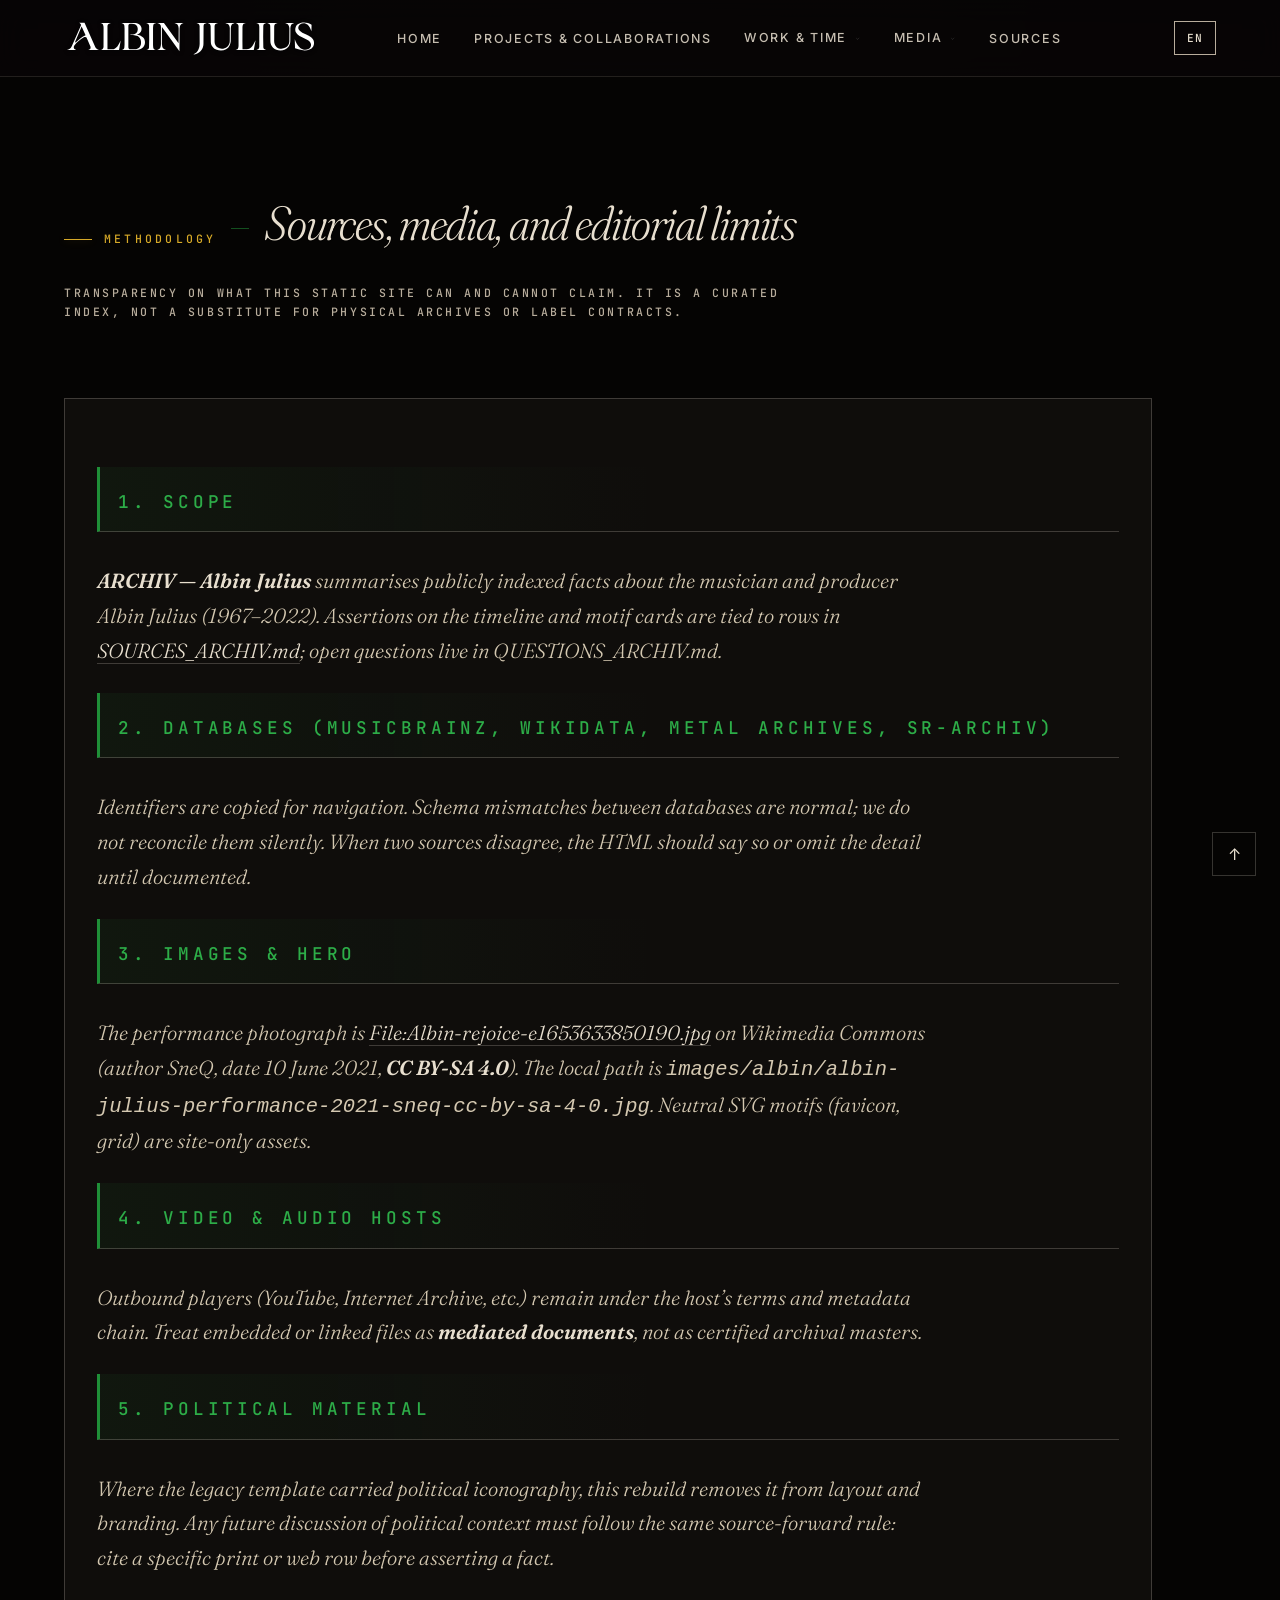
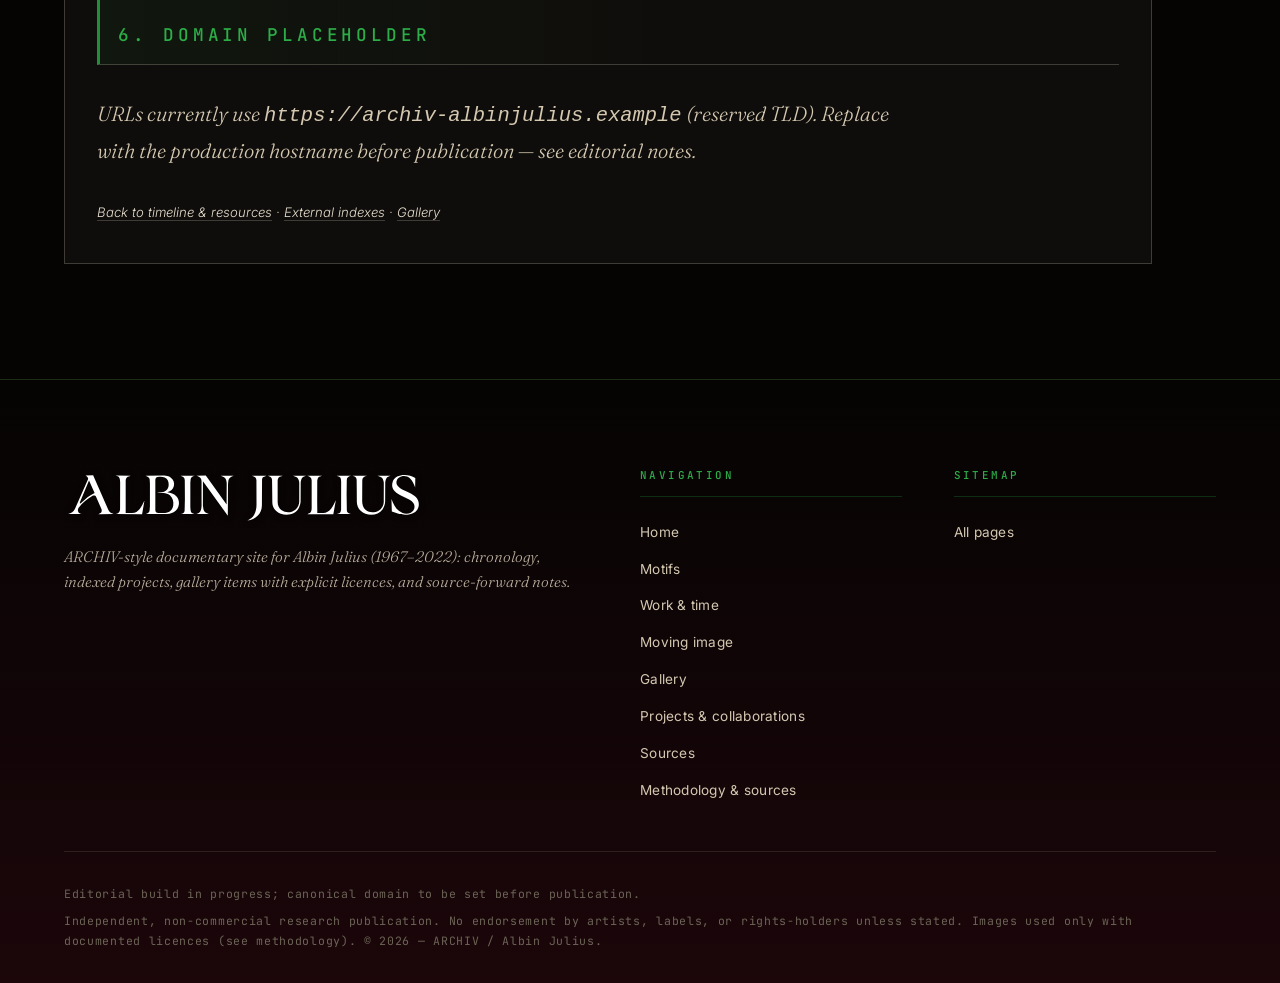
==== methodologie.html @ 45560f31 "Initial commit: ARCHIV Albin Julius static site. Documentary archive (HTML/CSS/JS), gallery, intervi" ====
<!DOCTYPE html>
<html lang="en" data-theme="dark">
<head>
  <meta charset="utf-8">  <title>Methodology & sources | ARCHIV — Albin Julius</title>
  <meta name="description" content="How ARCHIV treats MusicBrainz, SR-Archiv, press clips, Wikimedia Commons files, and third-party video hosts — limits of a web mirror, not an archival edition.">
  <meta name="author" content="ARCHIV — Albin Julius">
  <meta name="robots" content="index, follow">
  <meta name="language" content="English">

  <meta property="og:type" content="website">
  <meta property="og:url" content="https://archiv-albinjulius.example/methodologie.html">
  <meta property="og:title" content="Methodology & sources | ARCHIV — Albin Julius">
  <meta property="og:description" content="Provenance rules for images, timeline rows, and outbound media on archiv-albinjulius.example.">
  <meta property="og:image" content="https://archiv-albinjulius.example/images/albin/albin-julius-performance-2021-sneq-cc-by-sa-4-0.jpg">
  <meta property="og:image:alt" content="Albin Julius performing (photograph: SneQ, 2021, CC BY-SA 4.0, Wikimedia Commons)">
  <meta property="og:image:width" content="676">
  <meta property="og:image:height" content="594">
  <meta property="og:locale" content="en_GB">
  <meta property="og:site_name" content="ARCHIV — Albin Julius">

  <meta name="twitter:card" content="summary_large_image">
  <meta name="twitter:url" content="https://archiv-albinjulius.example/methodologie.html">
  <meta name="twitter:title" content="Methodology & sources | ARCHIV — Albin Julius">
  <meta name="twitter:description" content="Editorial frame: explicit licences, database pointers, no invented facts.">
  <meta name="twitter:image" content="https://archiv-albinjulius.example/images/albin/albin-julius-performance-2021-sneq-cc-by-sa-4-0.jpg">
  <meta name="twitter:image:alt" content="Albin Julius performing (photograph: SneQ, 2021, CC BY-SA 4.0, Wikimedia Commons)">

  <meta name="theme-color" content="#050403">

  <link rel="canonical" href="https://archiv-albinjulius.example/methodologie.html">
  <link rel="sitemap" type="application/xml" title="Sitemap" href="https://archiv-albinjulius.example/sitemap.xml">
  <link rel="alternate" hreflang="en" href="https://archiv-albinjulius.example/methodologie.html">
  <link rel="alternate" hreflang="x-default" href="https://archiv-albinjulius.example/methodologie.html">

  <meta name="viewport" content="width=device-width, initial-scale=1">
  <link href="css/normalize.css" rel="stylesheet">
  <link href="css/main.css?v=57-glitch-soft" rel="stylesheet">
  <script>document.documentElement.setAttribute('data-theme', 'dark');</script>
  <link rel="preconnect" href="https://fonts.googleapis.com">
  <link rel="preconnect" href="https://fonts.gstatic.com" crossorigin>
  <link rel="preload" as="style" href="https://fonts.googleapis.com/css2?family=Fraunces:ital,wght@0,300;0,400;0,500;0,600;0,700;1,300;1,400;1,500;1,600;1,700&amp;family=Inter:wght@300;400;500;600;700&amp;family=JetBrains+Mono:wght@300;400;500;600&amp;display=swap">
  <link href="https://fonts.googleapis.com/css2?family=Fraunces:ital,wght@0,300;0,400;0,500;0,600;0,700;1,300;1,400;1,500;1,600;1,700&amp;family=Inter:wght@300;400;500;600;700&amp;family=JetBrains+Mono:wght@300;400;500;600&amp;display=swap" rel="stylesheet" media="print" onload="this.media='all'">
  <noscript><link href="https://fonts.googleapis.com/css2?family=Fraunces:ital,wght@0,300;0,400;0,500;0,600;0,700;1,300;1,400;1,500;1,600;1,700&amp;family=Inter:wght@300;400;500;600;700&amp;family=JetBrains+Mono:wght@300;400;500;600&amp;display=swap" rel="stylesheet"></noscript>
  <script defer src="js/i18n.js?v=21"></script>
  <script defer src="js/main.js?v=28"></script>
  <link rel="icon" type="image/svg+xml" href="/images/favicon.svg">
  <link rel="icon" type="image/png" sizes="32x32" href="/images/favicon.png">
  <link rel="icon" type="image/png" sizes="16x16" href="/images/favicon.png">
  <link rel="shortcut icon" href="/images/favicon.svg" type="image/svg+xml">
  <link rel="apple-touch-icon" sizes="180x180" href="/images/favicon.png">
  <link rel="mask-icon" href="/images/favicon.svg" color="#1f8f38">

  <script type="application/ld+json">
  {
    "@context": "https://schema.org",
    "@type": "WebPage",
    "name": "Methodology & sources | ARCHIV — Albin Julius",
    "description": "Provenance and citation rules for the Albin Julius documentary mirror.",
    "url": "https://archiv-albinjulius.example/methodologie.html",
    "inLanguage": "en-GB",
    "isPartOf": { "@type": "WebSite", "name": "ARCHIV — Albin Julius", "url": "https://archiv-albinjulius.example/" },
    "breadcrumb": {
      "@type": "BreadcrumbList",
      "itemListElement": [
        { "@type": "ListItem", "position": 1, "name": "Home", "item": "https://archiv-albinjulius.example/" },
        { "@type": "ListItem", "position": 2, "name": "Methodology & sources", "item": "https://archiv-albinjulius.example/methodologie.html" }
      ]
    }
  }
  </script>
  <style>
    body {
      -moz-osx-font-smoothing: grayscale;
      -webkit-font-smoothing: antialiased;
    }
  </style>
</head>
<body>
  <a class="ej-skip-link" href="#contenu-principal">Skip to main content</a>
  <div role="banner" class="navbar ej-site-nav">
    <div class="navbar-bg"></div>
    <div class="main-container navbar-container">
      <div class="navbar-row">
        <a href="/" class="nav-logo-link ej-inline-block" style="display:flex;align-items:center;text-decoration:none;">
          <img src="images/logo_albin_julius.svg" alt="Albin Julius" class="nav-logo-img" width="133" height="20">
        </a>
        <div class="navigation-wrap ej-nav-desktop">
          <nav role="navigation" class="navbar-menu ej-nav-menu">
            <div class="nav-links">
              <div class="nav-link-wrap">
                <a href="/" class="nav-link ej-nav-link" data-i18n="nav.start">Home</a>
              </div>
              <div class="nav-link-wrap">
                <a href="stammbaum.html" class="nav-link ej-nav-link" data-i18n="nav.familie">Projects &amp; collaborations</a>
              </div>
              <div class="nav-link-wrap">
                <div data-hover="true" data-delay="150" class="nav-dropdown ej-nav-dropdown">
                  <div class="dropdown-toggle ej-nav-dropdown-toggle">
                    <div class="text-block-7" data-i18n="nav.werkZeit">Work &amp; time</div>
                    <img src="images/icon-caret-down.svg" alt="Open submenu" class="dropdown-caret">
                  </div>
                  <nav class="dropdown-wrap ej-nav-dropdown-list">
                    <div class="dropdown-content">
                      <a href="index.html#leitmotive" class="dropdown-link ej-nav-dropdown-link" data-i18n="nav.leitmotive">Motifs</a>
                      <a href="index.html#timeline" class="dropdown-link ej-nav-dropdown-link" data-i18n="nav.zeitleiste">Timeline &amp; resources</a>
                      <a href="index.html#discography" class="dropdown-link ej-nav-dropdown-link" data-i18n="nav.discography">Discography indexes</a>
                      <a href="index.html#phases" class="dropdown-link ej-nav-dropdown-link" data-i18n="nav.exil">Phases &amp; presentation</a>
                      <a href="index.html#interviews" class="dropdown-link ej-nav-dropdown-link" data-i18n="nav.interviews">Interviews</a>
                    </div>
                  </nav>
                </div>
              </div>
              <div class="nav-link-wrap">
                <div data-hover="true" data-delay="150" class="nav-dropdown ej-nav-dropdown">
                  <div class="dropdown-toggle ej-nav-dropdown-toggle">
                    <div class="text-block-7" data-i18n="nav.medien">Media</div>
                    <img src="images/icon-caret-down.svg" alt="Open submenu" class="dropdown-caret">
                  </div>
                  <nav class="dropdown-wrap ej-nav-dropdown-list">
                    <div class="dropdown-content">
                      <a href="index.html#moving-image" class="dropdown-link ej-nav-dropdown-link" data-i18n="nav.movingImage">Moving image</a>
                      <a href="galerie.html" class="dropdown-link ej-nav-dropdown-link" data-i18n="nav.galerie">Gallery</a>
                    </div>
                  </nav>
                </div>
              </div>
              <div class="nav-link-wrap">
                <a href="links.html" class="nav-link ej-nav-link" data-i18n="nav.links">Sources</a>
              </div>
            </div>
            <div class="navbar-mobile-bg"></div>
          </nav>
        </div>
        <div class="navbar-right-contents">
          <div class="ej-lang-selector">
            <button class="ej-lang-btn active" data-lang="en" aria-label="English" aria-pressed="true">EN</button>
          </div>
          <button type="button" class="ej-burger" aria-controls="ej-mobile-panel" aria-expanded="false" aria-label="Open menu">
            <span class="ej-burger-bar" aria-hidden="true"></span>
            <span class="ej-burger-bar" aria-hidden="true"></span>
            <span class="ej-burger-bar" aria-hidden="true"></span>
          </button>
        </div>
      </div>
    </div>
    <div id="ej-mobile-panel" class="ej-mobile-panel" role="dialog" aria-modal="true" aria-labelledby="ej-mobile-panel-title" aria-hidden="true">
      <button type="button" class="ej-mobile-panel__scrim" data-ej-mobile-nav-close aria-label="Close menu"></button>
      <div class="ej-mobile-panel__sheet">
        <p id="ej-mobile-panel-title" class="ej-mobile-panel__title">Menu</p>
        <nav class="ej-mobile-panel__nav" aria-label="Main navigation">
          <ul class="ej-mobile-panel__list">
            <li><a href="/" data-i18n="nav.start">Home</a></li>
            <li><a href="stammbaum.html" data-i18n="nav.familie">Projects &amp; collaborations</a></li>
            <li class="ej-mobile-panel__group"><span class="ej-mobile-panel__group-label" data-i18n="nav.werkZeit">Work &amp; time</span></li>
            <li><a href="index.html#leitmotive" data-i18n="nav.leitmotive">Motifs</a></li>
            <li><a href="index.html#timeline" data-i18n="nav.zeitleiste">Timeline &amp; resources</a></li>
            <li><a href="index.html#discography" data-i18n="nav.discography">Discography indexes</a></li>
            <li><a href="index.html#phases" data-i18n="nav.exil">Phases &amp; presentation</a></li>
            <li><a href="index.html#interviews" data-i18n="nav.interviews">Interviews</a></li>
            <li class="ej-mobile-panel__group"><span class="ej-mobile-panel__group-label" data-i18n="nav.medien">Media</span></li>
            <li><a href="index.html#moving-image" data-i18n="nav.movingImage">Moving image</a></li>
            <li><a href="galerie.html" data-i18n="nav.galerie">Gallery</a></li>
            <li><a href="links.html" data-i18n="nav.links">Sources</a></li>
            <li><a href="methodologie.html" aria-current="page" data-i18n="footer.methodologie">Methodology &amp; sources</a></li>
          </ul>
        </nav>
      </div>
    </div>
  </div>

  <main>
    <section id="contenu-principal" class="ej-links-section gallery-section">
      <div class="gallery-container ej-container">
        <header class="gallery-header ej-header">
          <h1 class="gallery-title ej-section-title-archival">
            <span class="ej-section-number">METHODOLOGY</span>
            <span class="ej-hud-mark"></span>
            <span>Sources, media, and editorial limits</span>
          </h1>
          <p class="gallery-subtitle ej-military-subtitle">Transparency on what this static site can and cannot claim. It is a curated index, not a substitute for physical archives or label contracts.</p>
        </header>

        <div class="ej-stammbaum-content ej-sources-panel" style="margin-top:2rem;">
          <h2 class="ej-stammbaum-lead" style="font-size:1.1rem;margin-bottom:0.75rem;">1. Scope</h2>
          <p class="ej-intro"><strong>ARCHIV — Albin Julius</strong> summarises publicly indexed facts about the musician and producer Albin Julius (1967–2022). Assertions on the timeline and motif cards are tied to rows in <a href="SOURCES_ARCHIV.md"><cite>SOURCES_ARCHIV.md</cite></a>; open questions live in <cite>QUESTIONS_ARCHIV.md</cite>.</p>

          <h2 class="ej-stammbaum-lead" style="font-size:1.1rem;margin:1.5rem 0 0.75rem;">2. Databases (MusicBrainz, Wikidata, Metal Archives, SR-Archiv)</h2>
          <p class="ej-intro">Identifiers are copied for navigation. Schema mismatches between databases are normal; we do not reconcile them silently. When two sources disagree, the HTML should say so or omit the detail until documented.</p>

          <h2 class="ej-stammbaum-lead" style="font-size:1.1rem;margin:1.5rem 0 0.75rem;">3. Images &amp; hero</h2>
          <p class="ej-intro">The performance photograph is <a href="https://commons.wikimedia.org/wiki/File:Albin-rejoice-e1653633850190.jpg" target="_blank" rel="noopener noreferrer">File:Albin-rejoice-e1653633850190.jpg</a> on Wikimedia Commons (author SneQ, date 10 June 2021, <strong>CC BY-SA 4.0</strong>). The local path is <code>images/albin/albin-julius-performance-2021-sneq-cc-by-sa-4-0.jpg</code>. Neutral SVG motifs (favicon, grid) are site-only assets.</p>

          <h2 class="ej-stammbaum-lead" style="font-size:1.1rem;margin:1.5rem 0 0.75rem;">4. Video &amp; audio hosts</h2>
          <p class="ej-intro">Outbound players (YouTube, Internet Archive, etc.) remain under the host’s terms and metadata chain. Treat embedded or linked files as <strong>mediated documents</strong>, not as certified archival masters.</p>

          <h2 class="ej-stammbaum-lead" style="font-size:1.1rem;margin:1.5rem 0 0.75rem;">5. Political material</h2>
          <p class="ej-intro">Where the legacy template carried political iconography, this rebuild removes it from layout and branding. Any future discussion of political context must follow the same source-forward rule: cite a specific print or web row before asserting a fact.</p>

          <h2 class="ej-stammbaum-lead" style="font-size:1.1rem;margin:1.5rem 0 0.75rem;">6. Domain placeholder</h2>
          <p class="ej-intro">URLs currently use <code>https://archiv-albinjulius.example</code> (reserved TLD). Replace with the production hostname before publication — see editorial notes.</p>

          <p class="ej-intro ej-bibliography-proviso" style="margin-top:2rem;"><a href="index.html#timeline">Back to timeline &amp; resources</a> · <a href="links.html">External indexes</a> · <a href="galerie.html">Gallery</a></p>
        </div>
      </div>
    </section>
  </main>

  <footer class="ej-footer" role="contentinfo">
    <div class="ej-footer-container">
      <div class="ej-footer-grid">
        <div class="ej-footer-logo-section">
          <a href="/" class="ej-footer-brand">
            <img src="images/logo_albin_julius.svg" alt="Albin Julius" class="ej-footer-logo-img" width="186" height="28">
          </a>
          <p class="ej-footer-description" data-i18n="footer.description">ARCHIV-style documentary site for Albin Julius (1967–2022): chronology, indexed projects, gallery items with explicit licences, and source-forward notes.</p>
        </div>
        <nav class="ej-footer-section" data-i18n-attr="aria-label:footer.hauptnavigation" aria-label="Main navigation">
          <h3 class="ej-footer-section-title" data-i18n="footer.navigation">Navigation</h3>
          <ul class="ej-footer-links">
            <li class="ej-footer-link"><a href="index.html" data-i18n="footer.startseite">Home</a></li>
            <li class="ej-footer-link"><a href="index.html#leitmotive" data-i18n="nav.leitmotive">Motifs</a></li>
            <li class="ej-footer-link"><a href="index.html#timeline" data-i18n="nav.werkZeit">Work &amp; time</a></li>
            <li class="ej-footer-link"><a href="index.html#moving-image" data-i18n="nav.movingImage">Moving image</a></li>
            <li class="ej-footer-link"><a href="galerie.html" data-i18n="nav.galerie">Gallery</a></li>
            <li class="ej-footer-link"><a href="stammbaum.html" data-i18n="nav.familie">Projects &amp; collaborations</a></li>
            <li class="ej-footer-link"><a href="links.html" data-i18n="nav.links">Sources</a></li>
            <li class="ej-footer-link"><a href="methodologie.html" aria-current="page" data-i18n="footer.methodologie">Methodology &amp; sources</a></li>
          </ul>
        </nav>
        <nav class="ej-footer-section" data-i18n-attr="aria-label:footer.sitemapLabel" aria-label="Sitemap">
          <h3 class="ej-footer-section-title" data-i18n="footer.sitemap">Sitemap</h3>
          <ul class="ej-footer-links">
            <li class="ej-footer-link"><a href="index.html" data-i18n="footer.alleSeiten">All pages</a></li>
          </ul>
        </nav>
      </div>
      <div class="ej-footer-bottom">
        <p class="ej-footer-dev-notice" data-i18n="footer.devNotice">Editorial build in progress; canonical domain to be set before publication.</p>
        <p class="ej-footer-rights-text" data-i18n="footer.rightsText">Independent, non-commercial research publication. No endorsement by artists, labels, or rights-holders unless stated. Images used only with documented licences (see methodology). © 2026 — ARCHIV / Albin Julius.</p>
      </div>
    </div>
  </footer>

  <button class="ej-scroll-to-top" aria-label="Back to top" data-i18n-attr="aria-label:footer.scrollToTop"></button>
</body>
</html>
---- css/main.css ----
/* =========================================================================
   ARCHIV — Albin Julius · main.css
   Occult / post-industrial editorial archive.
   Direction artistique : noir profond, ivoire sale, vert toxique rituel,
   jaune venimeux, brun sépia noirci, texture imprimée.
   ========================================================================= */


/* ========= 1. DESIGN TOKENS ========= */

:root {
  /* Palette — noirs charbon, brun profond, ivoire sali, vert rituel, jaune venimeux */
  --black:        #050403;
  --ink:          #050403;
  --ink-2:        #0c0709;       /* charbon teinté vin */
  --ink-3:        #14090d;       /* charbon vin un cran plus haut */
  --ink-4:        #1f0d12;       /* charbon vin marqué */
  --deep-wine:    #1c060a;       /* rouge vin très foncé — fond ambiant */
  --deep-wine-2:  #2a0a10;       /* rouge vin sombre — accent ponctuel */
  --deep-brown:   #1c060a;       /* alias rétrocompat (ancien brun) */
  --charcoal:     #111111;
  --paper:        #e8dfcf;
  --paper-2:      #d4c8b1;
  --paper-mute:   #b8ad9c;
  --paper-dim:    #6b6456;
  --rule:         rgba(232, 223, 207, 0.12);
  --rule-2:       rgba(232, 223, 207, 0.22);
  --rule-toxic:   rgba(31, 143, 56, 0.28);
  --accent:       #1f8f38;       /* vert toxique rituel */
  --accent-2:     #2dad48;       /* vert toxique clair (hover) */
  --accent-dim:   rgba(31, 143, 56, 0.30);
  --dark-green:   #0b3d1a;
  --accent-3:     #d6a928;       /* jaune venimeux / venom yellow */
  --accent-3-dim: rgba(214, 169, 40, 0.32);

  /* Typographies */
  --serif:        "Fraunces", "Newsreader", "Playfair Display", Georgia, serif;
  --sans:         "Inter", -apple-system, BlinkMacSystemFont, "Segoe UI", Helvetica, sans-serif;
  --mono:         "JetBrains Mono", "IBM Plex Mono", "Courier New", monospace;

  /* Layout */
  --container:    1240px;
  --container-w:  1440px;
  --gutter:       clamp(1.25rem, 4vw, 2.75rem);
  --section-y:    clamp(4.5rem, 9vw, 8.5rem);
  --stack-y:      clamp(1.25rem, 2vw, 2rem);

  /* Motion */
  --ease:         cubic-bezier(0.22, 1, 0.36, 1);
  --ease-in:      cubic-bezier(0.55, 0, 0.1, 1);

  /* Feuillets */
  --t-xs: 0.75rem;
  --t-sm: 0.875rem;
  --t-base: 1rem;
  --t-md: 1.0625rem;
  --t-lg: 1.25rem;
  --t-xl: 1.5rem;
  --t-2xl: 2rem;
  --t-3xl: 2.75rem;
  --t-4xl: 3.5rem;
  --t-5xl: 5rem;
  --t-6xl: 6.5rem;
}


/* ========= 2. RESET & BASE ========= */

*,
*::before,
*::after {
  box-sizing: border-box;
  margin: 0;
  padding: 0;
  border-radius: 0 !important;
}

html {
  font-size: 16px;
  line-height: 1.5;
  -webkit-font-smoothing: antialiased;
  -moz-osx-font-smoothing: grayscale;
  text-rendering: optimizeLegibility;
  /* Pas d'overflow-x:hidden ici : ça casserait position:sticky sur la navbar.
     Les sections individuelles utilisent overflow-x:clip à la place. */
}

body {
  font-family: var(--sans);
  font-weight: 400;
  font-size: var(--t-md);
  line-height: 1.65;
  color: var(--paper);
  background-color: var(--ink);
  background-image:
    radial-gradient(ellipse at 50% -10%, rgba(31, 143, 56, 0.05) 0%, transparent 55%),
    radial-gradient(ellipse at 50% 110%, rgba(42, 10, 16, 0.85) 0%, transparent 60%),
    linear-gradient(180deg, var(--ink) 0%, var(--deep-wine) 100%);
  background-attachment: fixed;
  font-feature-settings: "kern", "liga";
  min-height: 100vh;
  position: relative;
  /* overflow-x retiré pour préserver position:sticky */
}

/* Texture grain analogique : fanzine / sérigraphie / photocopie. */
body::before {
  content: "";
  position: fixed;
  inset: 0;
  pointer-events: none;
  z-index: 1;
  opacity: 0.07;
  mix-blend-mode: overlay;
  background-image: url("data:image/svg+xml;utf8,<svg xmlns='http://www.w3.org/2000/svg' width='220' height='220' viewBox='0 0 220 220'><filter id='n'><feTurbulence type='fractalNoise' baseFrequency='0.85' numOctaves='2' stitchTiles='stitch' seed='3'/><feColorMatrix values='0 0 0 0 0.91  0 0 0 0 0.87  0 0 0 0 0.81  0 0 0 0.55 0'/></filter><rect width='100%25' height='100%25' filter='url(%23n)'/></svg>");
  background-size: 220px 220px;
}

/* Le contenu reste au-dessus du grain. */
body > * {
  position: relative;
  z-index: 2;
}

/* Empêche le débordement horizontal au niveau des sections, sans casser sticky */
section,
main,
.hero-section,
.ej-leitmotive-section,
.ej-timeline-section,
.gallery-section,
.ej-exil-section,
.ej-quote-section,
.ej-stammbaum-section,
.ej-links-section,
.ej-footer {
  overflow-x: clip;
}

img,
picture,
svg,
video {
  display: block;
  max-width: 100%;
  height: auto;
}

ul,
ol {
  list-style: none;
}

a {
  color: inherit;
  text-decoration: none;
  transition: color 0.35s var(--ease);
}

button {
  background: none;
  border: none;
  color: inherit;
  font: inherit;
  cursor: pointer;
}

em,
i {
  font-style: italic;
}

strong,
b {
  font-weight: 600;
}

::selection {
  background: var(--accent);
  color: var(--ink);
}

/* Focus visible (clavier) — vert toxique rituel, bien lisible sur noir. */
:focus-visible {
  outline: 2px solid var(--accent-2);
  outline-offset: 3px;
}

::-webkit-scrollbar {
  width: 10px;
  height: 10px;
}

::-webkit-scrollbar-track {
  background: var(--ink);
}

::-webkit-scrollbar-thumb {
  background: var(--ink-4);
}

::-webkit-scrollbar-thumb:hover {
  background: var(--accent);
}


/* ========= 3. TYPOGRAPHY SYSTEM ========= */

h1,
h2,
h3,
h4,
h5,
h6 {
  font-family: var(--serif);
  font-weight: 400;
  line-height: 1.04;
  letter-spacing: -0.015em;
  color: var(--paper);
  font-variation-settings: "SOFT" 50, "WONK" 0, "opsz" 96;
}

h1 {
  font-size: clamp(2.5rem, 7vw, 5.5rem);
  font-weight: 300;
}

h2 {
  font-size: clamp(2rem, 4.5vw, 3.5rem);
  font-weight: 350;
}

h3 {
  font-size: clamp(1.375rem, 2.2vw, 1.75rem);
  font-weight: 400;
}

h4 {
  font-size: clamp(1.125rem, 1.5vw, 1.375rem);
  font-weight: 500;
}

p {
  font-size: var(--t-md);
  line-height: 1.65;
}

.eyebrow,
.archive-tag {
  display: inline-flex;
  align-items: center;
  gap: 0.75rem;
  font-family: var(--mono);
  font-size: 0.72rem;
  font-weight: 500;
  letter-spacing: 0.22em;
  text-transform: uppercase;
  color: var(--paper-mute);
}

.eyebrow::before {
  content: "";
  display: inline-block;
  width: 22px;
  height: 1px;
  background: var(--paper-dim);
}


/* ========= 4. LAYOUT PRIMITIVES ========= */

.container,
.main-container,
.ej-leitmotive-container,
.ej-exil-container,
.gallery-container,
.ej-container,
.ej-footer-container {
  width: 100%;
  max-width: var(--container);
  margin: 0 auto;
  padding-left: var(--gutter);
  padding-right: var(--gutter);
}

.container-wide {
  max-width: var(--container-w);
}

section {
  position: relative;
}


/* ========= 5. NAVBAR ========= */

.navbar {
  position: sticky;
  top: 0;
  z-index: 100;
  width: 100%;
  padding: 0;
  background: rgba(8, 5, 7, 0.85);
  backdrop-filter: blur(14px) saturate(1.2);
  -webkit-backdrop-filter: blur(14px) saturate(1.2);
  border-bottom: 1px solid var(--rule);
}

.navbar-bg {
  display: none;
}

.navbar-container {
  display: flex;
  align-items: center;
  height: 76px;
}

.navbar-row {
  display: flex;
  align-items: center;
  width: 100%;
  gap: clamp(1.5rem, 4vw, 3rem);
}

.nav-logo-link {
  display: inline-flex;
  align-items: center;
  gap: clamp(0.625rem, 1.5vw, 1rem);
  flex-shrink: 0;
}

/* SVG wordmark Albin Julius — header navigation (only brand mark) */
.nav-logo-link .nav-logo-img {
  display: block;
  height: clamp(28px, 3.6vw, 38px);
  width: auto;
  max-width: clamp(190px, 26vw, 260px);
  flex-shrink: 1;
  min-width: 0;
  filter:
    drop-shadow(0 1px 2px rgba(0, 0, 0, 0.65))
    drop-shadow(0 0 12px rgba(31, 143, 56, 0.0));
  transition: filter 0.45s var(--ease), transform 0.45s var(--ease);
}

.nav-logo-link:hover .nav-logo-img {
  transform: translateY(-1px);
  filter:
    drop-shadow(0 1px 2px rgba(0, 0, 0, 0.65))
    drop-shadow(0 0 14px rgba(31, 143, 56, 0.32));
}

@media (prefers-reduced-motion: reduce) {
  .nav-logo-link:hover .nav-logo-img {
    transform: none;
  }
}

.navigation-wrap {
  flex: 1;
  display: flex;
  justify-content: center;
}

.navbar-menu,
.nav-links {
  display: flex;
  align-items: center;
  gap: clamp(1.25rem, 2.5vw, 2rem);
}

.nav-link-wrap {
  position: relative;
}

.nav-link,
.dropdown-link,
.text-block-7 {
  display: inline-block;
  position: relative;
  font-family: var(--sans);
  font-size: 0.78rem;
  font-weight: 500;
  letter-spacing: 0.14em;
  text-transform: uppercase;
  color: var(--paper);
  padding: 0.25rem 0;
  cursor: pointer;
  opacity: 0.85;
  transition: opacity 0.3s var(--ease), color 0.3s var(--ease);
}

.nav-link:hover,
.nav-link.ej-nav-link--current,
.dropdown-link:hover,
.text-block-7:hover {
  opacity: 1;
  color: var(--paper);
}

.nav-link::after,
.dropdown-link::after {
  content: "";
  position: absolute;
  left: 0;
  bottom: -4px;
  width: 0;
  height: 1px;
  background: var(--accent);
  transition: width 0.35s var(--ease);
}

.nav-link:hover::after,
.nav-link.ej-nav-link--current::after,
.dropdown-link:hover::after {
  width: 100%;
}

/* Dropdowns : fenêtres discrètes (sans trou entre libellé et panneau — le :hover ne doit pas se perdre) */
.nav-dropdown {
  position: relative;
  z-index: 1;
}

/* Zone invisible sous le libellé : le curseur reste dans .nav-dropdown en descendant vers les liens */
.nav-dropdown::after {
  content: "";
  position: absolute;
  left: 0;
  right: 0;
  top: 100%;
  height: 14px;
  pointer-events: auto;
}

.nav-dropdown:hover {
  z-index: 30;
}

.dropdown-toggle {
  display: inline-flex;
  align-items: center;
  gap: 0.35rem;
  padding: 0.25rem 0;
}

.dropdown-caret {
  width: 9px;
  height: 5px;
  opacity: 0.5;
  transition: transform 0.35s var(--ease), opacity 0.35s var(--ease);
}

.nav-dropdown:hover .dropdown-caret {
  opacity: 1;
  transform: rotate(180deg);
}

.dropdown-wrap {
  position: absolute;
  top: 100%;
  left: 50%;
  transform: translateX(-50%);
  margin-top: 0;
  min-width: 260px;
  background: var(--ink-2);
  border: 1px solid var(--rule-2);
  padding: 0.5rem 0;
  opacity: 0;
  visibility: hidden;
  transition: opacity 0.28s var(--ease), visibility 0.28s var(--ease);
  pointer-events: none;
  z-index: 2;
  box-shadow: 0 16px 40px rgba(0, 0, 0, 0.35);
}

.nav-dropdown:hover .dropdown-wrap {
  opacity: 1;
  visibility: visible;
  transform: translateX(-50%);
  pointer-events: auto;
}

.dropdown-content {
  display: flex;
  flex-direction: column;
}

.dropdown-link {
  display: block;
  padding: 0.65rem 1.25rem;
  font-size: 0.75rem;
  color: var(--paper-2);
  white-space: nowrap;
}

.dropdown-link:hover {
  background: var(--ink-3);
  color: var(--paper);
}

.dropdown-link::after {
  display: none;
}

.navbar-right-contents {
  display: flex;
  align-items: center;
  gap: 0.75rem;
  flex-shrink: 0;
}

.ej-lang-selector {
  display: flex;
  align-items: center;
}

.ej-lang-btn {
  font-family: var(--mono);
  font-size: 0.7rem;
  font-weight: 500;
  letter-spacing: 0.1em;
  text-transform: uppercase;
  padding: 0.45rem 0.75rem;
  border: 1px solid var(--rule-2);
  background: transparent;
  color: var(--paper-mute);
  transition: all 0.35s var(--ease);
}

.ej-lang-btn.active,
.ej-lang-btn[aria-pressed="true"] {
  color: var(--paper);
  border-color: var(--paper-mute);
}

.menu-button {
  display: none;
  width: 40px;
  height: 40px;
  align-items: center;
  justify-content: center;
  border: 1px solid var(--rule-2);
  background: transparent;
  transition: border-color 0.35s var(--ease);
}

.menu-button-icon-wrapper {
  display: flex;
  align-items: center;
  justify-content: center;
  width: 16px;
  height: 16px;
  position: relative;
}

.menu-button-icon {
  width: 16px;
  height: 16px;
  /* SVG déjà blanc : ne pas inverser (sinon traits noirs invisibles sur fond sombre) */
  filter: none;
  opacity: 0.95;
  position: absolute;
  inset: 0;
  margin: auto;
}

.menu-button-icon:last-child {
  display: none;
}

/* Menu mobile dédié (≤1024) : bouton + panneau — masqué sur bureau */
.ej-burger {
  display: none;
  box-sizing: border-box;
}

.ej-mobile-panel {
  display: none;
}


/* ========= 6. HERO ========= */

.hero-section {
  position: relative;
  min-height: 100vh;
  width: 100%;
  display: flex;
  align-items: flex-end;
  overflow: hidden;
  background: var(--ink);
  padding: 0;
}

.hero-section picture {
  position: absolute;
  inset: 0;
  z-index: 1;
  display: block;
  width: 100%;
  height: 100%;
  margin: 0;
  padding: 0;
}

.hero-bg {
  position: absolute;
  inset: 0;
  width: 100%;
  height: 100%;
  max-width: none;
  object-fit: cover;
  object-position: center 30%;
  filter: grayscale(100%) contrast(1.2) brightness(0.58) sepia(0.1);
  opacity: 1;
  z-index: 1;
}

.hero-section::before {
  content: "";
  position: absolute;
  inset: 0;
  background:
    linear-gradient(180deg,
      rgba(8, 5, 7, 0.2) 0%,
      rgba(8, 5, 7, 0.05) 30%,
      rgba(8, 5, 7, 0.9) 100%),
    linear-gradient(90deg,
      rgba(8, 5, 7, 0.75) 0%,
      rgba(8, 5, 7, 0.25) 45%,
      rgba(8, 5, 7, 0) 75%);
  z-index: 2;
  pointer-events: none;
}

.hero-section::after {
  content: "";
  position: absolute;
  inset: 0;
  background: repeating-linear-gradient(
    0deg,
    transparent 0,
    transparent 2px,
    rgba(236, 228, 208, 0.012) 2px,
    rgba(236, 228, 208, 0.012) 3px
  );
  z-index: 3;
  pointer-events: none;
  mix-blend-mode: overlay;
}

.hero-1-content {
  position: relative;
  z-index: 10;
  width: 100%;
  max-width: var(--container);
  margin: 0 auto;
  padding: clamp(5rem, 10vw, 9rem) var(--gutter) clamp(3.5rem, 7vw, 6rem);
  background: none;
  backdrop-filter: none;
  -webkit-backdrop-filter: none;
  opacity: 1;
}

.hero-1-title {
  max-width: 42rem;
  display: flex;
  flex-direction: column;
  gap: 1.5rem;
}

.dot-title {
  display: none;
}

.hero-1-title::before {
  content: "DOSSIER 001 · ARCHIVE HISTORIQUE";
  display: inline-flex;
  align-items: center;
  gap: 0.75rem;
  font-family: var(--mono);
  font-size: 0.72rem;
  font-weight: 500;
  letter-spacing: 0.22em;
  text-transform: uppercase;
  color: var(--accent-2);
  padding: 0.5rem 0.85rem;
  border: 1px solid var(--accent-dim);
  width: fit-content;
  max-width: 100%;
}

.heading---h2 {
  font-family: var(--serif);
  font-size: clamp(2.75rem, 7vw, 5.5rem);
  font-weight: 300;
  font-style: normal;
  line-height: 0.98;
  letter-spacing: -0.025em;
  color: var(--paper);
  margin: 0;
  font-variation-settings: "SOFT" 50, "WONK" 0, "opsz" 144;
}

.heading---h2 a,
.heading---h2 .bold-text {
  color: inherit;
  font-weight: inherit;
  text-decoration: none;
  display: inline;
}

.heading---h2 em,
.heading---h2 .bold-text em {
  font-style: italic;
}

.hero-1-title > div[data-i18n="hero.subtitle"] {
  font-family: var(--serif);
  font-style: italic;
  font-weight: 300;
  font-size: clamp(1rem, 1.3vw, 1.25rem);
  color: var(--paper-2);
  line-height: 1.5;
  max-width: 32rem;
  margin: 0;
}

.hero-dates {
  display: inline-flex;
  align-items: center;
  gap: 0.75rem;
  font-family: var(--mono);
  font-size: 0.85rem;
  font-weight: 400;
  letter-spacing: 0.25em;
  color: var(--paper-2);
  padding: 0.65rem 0;
  margin: 0;
  border-top: 1px solid var(--rule-2);
  border-bottom: 1px solid var(--rule-2);
  width: fit-content;
  text-transform: uppercase;
}

.buttons {
  display: flex;
  flex-direction: row;
  flex-wrap: wrap;
  gap: 2.5rem;
  margin-top: 1rem;
}


/* ========= 7. BUTTONS ========= */

.button {
  display: inline-flex;
  align-items: center;
  gap: 1rem;
  padding: 0.65rem 0;
  font-family: var(--sans);
  font-size: 0.78rem;
  font-weight: 500;
  letter-spacing: 0.18em;
  text-transform: uppercase;
  color: var(--paper);
  background: transparent;
  border: 0;
  border-bottom: 1px solid var(--paper-mute);
  transition: color 0.35s var(--ease), border-color 0.35s var(--ease);
  min-height: auto;
  width: auto;
  position: relative;
  overflow: visible;
  cursor: pointer;
}

.button:hover {
  color: var(--accent-2);
  border-color: var(--accent);
}

.button.bg-brand {
  border-bottom-color: var(--rule-2);
}

.button-text {
  flex: 1;
  text-align: left;
  font: inherit;
  color: inherit;
  letter-spacing: inherit;
  text-transform: inherit;
}

.button-icon-wrap {
  display: inline-flex;
  align-items: center;
  justify-content: center;
  width: auto;
  height: auto;
  background: transparent;
  border: none;
  padding: 0;
  margin: 0;
  position: static;
  transform: none;
}

.button-icon-wrap img,
.button-icon {
  display: none;
}

.button-icon-wrap::after {
  content: "→";
  font-family: var(--sans);
  font-size: 1.05rem;
  font-weight: 300;
  color: inherit;
  transition: transform 0.4s var(--ease);
}

.button:hover .button-icon-wrap::after {
  transform: translateX(8px);
}

.button-icon-text-wrap {
  display: contents;
}

.button-hover-element-wrap,
.button-hover-element {
  display: none;
}


/* ========= 8. SECTIONS GENERIC ========= */

.ej-leitmotive-section,
.ej-timeline-section,
.gallery-section,
.ej-exil-section,
.ej-quote-section,
.ej-stammbaum-section,
.ej-links-section {
  padding-top: var(--section-y);
  padding-bottom: var(--section-y);
  background: var(--ink);
}

.ej-leitmotive-section + .ej-timeline-section,
.ej-timeline-section + .gallery-section,
.gallery-section + .ej-exil-section,
.ej-exil-section + .ej-quote-section {
  border-top: 1px solid var(--rule);
}

/* Headers d'ouvrage : eyebrow + titre + intro */
.ej-leitmotive-header,
.ej-exil-header,
.ej-quote-header,
.gallery-header,
.ej-header {
  margin-bottom: clamp(3rem, 6vw, 5rem);
  max-width: 48rem;
}

.ej-section-title-archival,
.ej-leitmotive-title,
.ej-exil-title,
.gallery-title,
.ej-title {
  font-family: var(--serif);
  font-size: clamp(1.875rem, 4vw, 3rem);
  font-weight: 350;
  line-height: 1.05;
  letter-spacing: -0.02em;
  color: var(--paper);
  margin-top: 0.35rem;
  display: block;
  font-variation-settings: "SOFT" 50, "WONK" 0, "opsz" 144;
}

.ej-section-title-archival > span:last-child,
.ej-leitmotive-title > span:last-child,
.ej-exil-title > span:last-child,
.gallery-title > span:last-child,
.ej-title > span:last-child {
  font-style: italic;
  font-weight: 300;
  text-transform: none;
  letter-spacing: inherit;
}

.ej-section-number,
.ej-military-subtitle {
  display: inline-flex;
  align-items: center;
  gap: 0.75rem;
  font-family: var(--mono);
  font-size: 0.72rem;
  font-weight: 500;
  letter-spacing: 0.28em;
  text-transform: uppercase;
  color: var(--accent-3);
  margin-bottom: 0.35rem;
}

.ej-section-number::before {
  content: "";
  display: inline-block;
  width: 28px;
  height: 1px;
  background: var(--accent-3);
  box-shadow: 0 0 8px var(--accent-3-dim);
}

.ej-hud-mark {
  display: none;
}

.ej-military-subtitle {
  display: block;
  color: var(--paper-mute);
  margin-top: 1.25rem;
  letter-spacing: 0.18em;
  font-family: var(--mono);
  font-size: 0.72rem;
}

/* Paragraphes */
.ej-intro,
.ej-exil-intro-text {
  font-family: var(--serif);
  font-style: italic;
  font-weight: 300;
  font-size: clamp(1.125rem, 1.6vw, 1.4rem);
  line-height: 1.55;
  color: var(--paper-2);
  max-width: 52rem;
  margin: 0 auto clamp(3rem, 5vw, 4.5rem);
  text-align: left;
}


/* ========= 9. LEITMOTIVE CARDS ========= */

.ej-leitmotive-grid,
.ej-exil-grid {
  display: grid;
  grid-template-columns: repeat(2, 1fr);
  gap: 1px;
  background: var(--rule);
  border-top: 1px solid var(--rule);
  border-left: 1px solid var(--rule);
  margin-top: 0;
}

.ej-leitmotive-card,
.ej-exil-card {
  position: relative;
  padding: clamp(2rem, 3.5vw, 3rem);
  background: var(--ink);
  border-right: 1px solid var(--rule);
  border-bottom: 1px solid var(--rule);
  display: flex;
  flex-direction: column;
  gap: 1.25rem;
  transition: background 0.5s var(--ease);
  overflow: hidden;
}

.ej-leitmotive-card:hover,
.ej-exil-card:hover {
  background: var(--ink-2);
}

/* Numérotation chapitre */
.ej-leitmotive-card::after,
.ej-exil-card::after {
  position: absolute;
  top: 1.75rem;
  right: 1.75rem;
  font-family: var(--mono);
  font-size: 0.7rem;
  font-weight: 500;
  letter-spacing: 0.18em;
  color: var(--paper-dim);
}

.ej-leitmotive-card:nth-child(1)::after { content: "01"; }
.ej-leitmotive-card:nth-child(2)::after { content: "02"; }
.ej-leitmotive-card:nth-child(3)::after { content: "03"; }
.ej-leitmotive-card:nth-child(4)::after { content: "04"; }

.ej-exil-card:nth-child(1)::after { content: "§ 1"; }
.ej-exil-card:nth-child(2)::after { content: "§ 2"; }
.ej-exil-card:nth-child(3)::after { content: "§ 3"; }
.ej-exil-card:nth-child(4)::after { content: "§ 4"; }

.ej-leitmotive-hud-top,
.ej-exil-hud-top {
  display: none;
}

.ej-leitmotive-card-title,
.ej-exil-card-title {
  font-family: var(--serif);
  font-weight: 400;
  font-size: clamp(1.25rem, 2vw, 1.625rem);
  line-height: 1.15;
  letter-spacing: -0.015em;
  color: var(--paper);
  margin: 0.35rem 0 0;
}

.ej-leitmotive-card-desc,
.ej-exil-card-desc {
  font-family: var(--sans);
  font-weight: 400;
  font-size: 0.98rem;
  line-height: 1.65;
  color: var(--paper-mute);
  margin: 0;
}

.ej-leitmotive-icon,
.ej-rex-flag,
.ej-ss-emblem {
  width: 40px;
  height: 28px;
  opacity: 0.78;
  transition: opacity 0.4s var(--ease);
}

.ej-rex-flag {
  width: 56px;
  height: 38px;
  background-image: none;
  background: linear-gradient(135deg, var(--ink-3) 0%, var(--deep-wine-2) 100%);
  border: 1px solid var(--rule-2);
  filter: drop-shadow(0 2px 8px rgba(0, 0, 0, 0.5));
}

.ej-ss-emblem {
  width: 36px;
  height: 36px;
  background-image: none;
  background:
    radial-gradient(circle at 35% 35%, var(--accent-dim), transparent 55%),
    linear-gradient(145deg, var(--ink) 0%, var(--deep-wine-2) 100%);
  border: 1px solid var(--rule-2);
  filter: none;
}

.ej-leitmotive-icon {
  width: 40px;
  height: 40px;
  border: 1px solid var(--rule-2);
  display: flex;
  align-items: center;
  justify-content: center;
  padding: 0.5rem;
}

.ej-leitmotive-card:hover .ej-leitmotive-icon,
.ej-leitmotive-card:hover .ej-rex-flag,
.ej-leitmotive-card:hover .ej-ss-emblem {
  opacity: 1;
}

.ej-videos-layout--textonly {
  display: flex;
  justify-content: center;
  padding: 2rem 0 3.5rem;
}

.ej-video-placeholder {
  max-width: 42rem;
  margin: 0.75rem auto 0;
  font-family: var(--serif);
  font-size: 0.95rem;
  line-height: 1.65;
  color: var(--paper-mute);
}

.gallery-licence-note {
  max-width: 48rem;
  margin: 0.5rem 0 0;
  font-family: var(--serif);
  font-size: 0.82rem;
  line-height: 1.55;
  color: var(--paper-mute);
  opacity: 0.92;
}

.gallery-licence-note a {
  color: var(--accent-2);
  text-decoration: underline;
  text-underline-offset: 2px;
}

.gallery-licence-note code {
  font-size: 0.78em;
  word-break: break-all;
}


/* ========= 10. TIMELINE + BIBLIOGRAPHY ========= */

.ej-filters {
  display: inline-flex;
  gap: 0;
  border: 1px solid var(--rule-2);
  margin-bottom: 1rem;
  flex-wrap: wrap;
}

.ej-timeline-columns-note {
  margin: 0 0 2.25rem;
  max-width: 44rem;
  font-family: var(--sans);
  font-size: 0.8125rem;
  line-height: 1.55;
  color: var(--paper-mute);
}

.ej-filter-btn {
  padding: 0.75rem 1.25rem;
  font-family: var(--sans);
  font-size: 0.72rem;
  font-weight: 500;
  letter-spacing: 0.18em;
  text-transform: uppercase;
  color: var(--paper-mute);
  background: transparent;
  border: none;
  border-right: 1px solid var(--rule-2);
  transition: all 0.35s var(--ease);
  cursor: pointer;
}

.ej-filter-btn:last-child {
  border-right: none;
}

.ej-filter-btn:hover {
  color: var(--paper);
  background: var(--ink-2);
}

.ej-filter-btn.active {
  color: var(--ink);
  background: var(--paper);
}

.ej-grid {
  display: grid;
  grid-template-columns: 1fr 1fr;
  gap: clamp(2.5rem, 5vw, 4.5rem);
  align-items: flex-start;
}

.ej-discography {
  margin-top: clamp(2.5rem, 5vw, 3.5rem);
  padding-top: clamp(2.25rem, 4vw, 3rem);
  border-top: 1px solid var(--rule-2);
}

.ej-discography__head {
  margin-bottom: clamp(1.5rem, 3vw, 2.25rem);
  max-width: 48rem;
}

.ej-discography__title {
  font-family: var(--serif);
  font-size: clamp(1.35rem, 2.4vw, 1.85rem);
  font-weight: 400;
  line-height: 1.15;
  letter-spacing: -0.02em;
  color: var(--paper);
  margin: 0.35rem 0 0;
}

.ej-discography__intro {
  font-family: var(--sans);
  font-size: 0.875rem;
  line-height: 1.65;
  color: var(--paper-mute);
  max-width: 44rem;
  margin: 0.85rem 0 0;
}

.ej-discography__list {
  list-style: none;
  margin: 0;
  padding: 0;
  display: grid;
  gap: 1rem;
}

@media (min-width: 720px) {
  .ej-discography__list {
    grid-template-columns: repeat(2, minmax(0, 1fr));
  }
}

.ej-discography__item {
  border: 1px solid var(--rule-2);
  padding: 1.2rem 1.35rem 1.25rem;
  background: rgba(16, 10, 13, 0.38);
  border-radius: 2px;
}

.ej-discography__name {
  font-family: var(--serif);
  font-size: 1.02rem;
  font-weight: 500;
  color: var(--paper);
  margin-bottom: 0.35rem;
}

.ej-discography__note {
  font-family: var(--sans);
  font-size: 0.8125rem;
  line-height: 1.55;
  color: var(--paper-mute);
  margin: 0 0 1rem;
}

.ej-discography__links {
  display: flex;
  flex-wrap: wrap;
  gap: 0.5rem 1.25rem;
}

.ej-discography__links a {
  font-family: var(--mono);
  font-size: 0.7rem;
  font-weight: 500;
  letter-spacing: 0.14em;
  text-transform: uppercase;
  color: var(--accent-2);
  text-decoration: underline;
  text-underline-offset: 3px;
}

.ej-discography__links a:hover {
  color: var(--paper);
}

/* Timeline */
.ej-timeline {
  position: relative;
  padding-left: 2rem;
  border-left: 1px solid var(--rule-2);
}

.ej-timeline-line {
  display: none;
}

.ej-timeline-item {
  position: relative;
  padding: 1.15rem 0 1.15rem 0.25rem;
  border-bottom: 1px solid var(--rule);
  transition: background 0.35s var(--ease);
}

.ej-timeline-item:last-child {
  border-bottom: none;
}

.ej-timeline-item:hover {
  background: rgba(236, 228, 208, 0.015);
}

.ej-timeline-dot {
  position: absolute;
  top: 1.55rem;
  left: -2.32rem;
  width: 7px;
  height: 7px;
  background: var(--paper-mute);
  transition: background 0.35s var(--ease), transform 0.35s var(--ease);
}

.ej-timeline-item:hover .ej-timeline-dot {
  background: var(--accent-2);
  transform: scale(1.35);
}

.ej-timeline-year {
  display: block;
  font-family: var(--mono);
  font-size: 0.78rem;
  font-weight: 500;
  letter-spacing: 0.16em;
  color: var(--accent-2);
  margin-bottom: 0.4rem;
  text-transform: uppercase;
}

.ej-timeline-title {
  font-family: var(--serif);
  font-size: 1.05rem;
  font-weight: 400;
  line-height: 1.5;
  color: var(--paper);
  margin: 0;
}

.ej-timeline-title em {
  font-style: italic;
}

/* Bibliography — alignée au rythme de la timeline */
.ej-bibliography {
  position: relative;
  padding-left: 2rem;
  border-left: 1px solid var(--rule-2);
}

.ej-bibliography > .ej-bibliography-title {
  font-family: var(--mono);
  font-size: 0.72rem;
  font-weight: 500;
  letter-spacing: 0.22em;
  text-transform: uppercase;
  color: var(--accent-2);
  margin: 0 0 1.75rem;
  padding-bottom: 1rem;
  border-bottom: 1px solid var(--rule);
}

.ej-bibliography-list {
  display: block;
}

.ej-bibliography-item {
  display: block;
  padding: 1.15rem 0 1.15rem 0.25rem;
  border-bottom: 1px solid var(--rule);
  transition: background 0.35s var(--ease);
}

.ej-bibliography-item:last-child {
  border-bottom: none;
}

.ej-bibliography-item:hover {
  background: rgba(236, 228, 208, 0.015);
}

.ej-bibliography-content {
  display: grid;
  grid-template-columns: 72px 1fr;
  grid-template-rows: auto auto;
  column-gap: 1.25rem;
  row-gap: 0.3rem;
  align-items: baseline;
}

.ej-bibliography-item .ej-bibliography-year {
  grid-column: 1;
  grid-row: 1 / span 2;
  align-self: start;
  font-family: var(--mono);
  font-size: 0.78rem;
  font-weight: 500;
  letter-spacing: 0.08em;
  color: var(--accent-2);
  padding-top: 0.15rem;
  white-space: nowrap;
}

.ej-bibliography-item .ej-bibliography-title {
  grid-column: 2;
  grid-row: 1;
  font-family: var(--serif);
  font-size: 1.05rem;
  font-weight: 500;
  letter-spacing: -0.005em;
  color: var(--paper);
  line-height: 1.35;
  margin: 0;
  padding: 0;
  border: none;
  text-transform: none;
}

.ej-bibliography-item .ej-bibliography-title em {
  font-style: italic;
  font-weight: 500;
}

.ej-bibliography-description {
  grid-column: 2;
  grid-row: 2;
  font-family: var(--sans);
  font-size: 0.9rem;
  font-weight: 400;
  color: var(--paper-mute);
  line-height: 1.55;
  margin: 0;
}

.ej-bibliography-item .ej-bibliography-pdf {
  grid-column: 2;
  grid-row: 3;
  align-self: start;
  justify-self: start;
  display: inline-flex;
  align-items: center;
  gap: 0.45rem;
  margin-top: 0.55rem;
  padding: 0.5rem 1.05rem;
  font-family: var(--sans);
  font-size: 0.68rem;
  font-weight: 500;
  letter-spacing: 0.12em;
  text-transform: uppercase;
  text-decoration: none;
  color: var(--paper);
  border: 1px solid var(--rule-2);
  background: rgba(236, 228, 208, 0.04);
  transition: color 0.35s var(--ease), border-color 0.35s var(--ease), background 0.35s var(--ease);
}

.ej-bibliography-item .ej-bibliography-pdf::after {
  content: "→";
  font-size: 0.95rem;
  line-height: 1;
  transition: transform 0.35s var(--ease);
}

.ej-bibliography-item .ej-bibliography-pdf:hover {
  color: var(--accent-2);
  border-color: var(--accent);
  background: rgba(31, 143, 56, 0.06);
}

.ej-bibliography-item .ej-bibliography-pdf:hover::after {
  transform: translateX(4px);
}

/* --- Accessibilité : lien d'évitement (focus uniquement) --- */
.ej-skip-link {
  position: absolute;
  left: -9999px;
  top: 0.75rem;
  z-index: 10000;
  padding: 0.65rem 1.1rem;
  background: #111;
  color: #f5f0e8;
  border: 1px solid #3a342c;
  border-radius: 4px;
  font-size: 0.9rem;
  text-decoration: none;
  clip: rect(0, 0, 0, 0);
  clip-path: inset(50%);
  white-space: nowrap;
}
.ej-skip-link:focus {
  left: 0.75rem;
  clip: auto;
  clip-path: none;
  outline: 2px solid #c9a227;
  outline-offset: 2px;
}
.ej-skip-link:focus-visible {
  left: 0.75rem;
  clip: auto;
  clip-path: none;
  outline: 2px solid #c9a227;
  outline-offset: 2px;
}

.ej-inline-block {
  display: inline-block;
}

.ej-bibliography-proviso {
  font-family: var(--sans);
  font-size: 0.82rem;
  line-height: 1.55;
  color: var(--paper-mute);
  font-style: italic;
  margin: 0 0 1.15rem;
  max-width: 40rem;
}

.ej-sources-panel {
  margin-top: clamp(2rem, 4vw, 3rem);
  padding: 1.25rem clamp(1.25rem, 3vw, 2rem);
  border: 1px solid var(--rule-2);
  background: rgba(236, 228, 208, 0.04);
  font-family: var(--sans);
  font-size: 0.88rem;
  line-height: 1.58;
  color: var(--paper-mute);
}

.ej-sources-panel h3 {
  font-family: var(--mono);
  font-size: 0.72rem;
  font-weight: 500;
  letter-spacing: 0.16em;
  text-transform: uppercase;
  color: var(--accent-2);
  margin: 0 0 0.75rem;
}

.ej-sources-panel p {
  margin: 0 0 0.75rem;
}

.ej-sources-panel ul {
  margin: 0.25rem 0 0.75rem;
  padding-left: 1.2rem;
  list-style: disc;
}

.ej-sources-panel li {
  margin: 0.4rem 0;
}

.ej-sources-panel a {
  color: var(--paper);
  text-decoration: none;
  border-bottom: 1px solid var(--rule-2);
  transition: color 0.25s var(--ease), border-color 0.25s var(--ease);
}

.ej-sources-panel a:hover {
  color: var(--accent-2);
  border-bottom-color: var(--accent-2);
}

.ej-video-archival-note {
  max-width: 46rem;
  margin: 0 auto 1.25rem;
  padding: 0 clamp(1rem, 3vw, 2rem);
  font-family: var(--sans);
  font-size: 0.78rem;
  line-height: 1.55;
  color: var(--paper-dim);
}

.ej-pdf-disclaimer {
  margin-top: 0.65rem;
  font-family: var(--sans);
  font-size: 0.7rem;
  line-height: 1.45;
  color: var(--paper-dim);
  max-width: 36rem;
}


/* ========= 11. GALLERY — planche-contact muséale =========
   Grille uniforme : carrés 1:1, 4 par rangée en desktop.
   Précise, alignée au pixel, comme dans un contact sheet d'archive. */

.gallery-grid {
  display: grid;
  grid-template-columns: repeat(4, 1fr);
  gap: clamp(0.75rem, 1.5vw, 1.25rem);
  background: transparent;
  border: 0;
}

.gallery-card {
  position: relative;
  background: var(--ink);
  overflow: hidden;
  cursor: pointer;
  margin: 0;
  display: flex;
  flex-direction: column;
  border: 1px solid var(--rule);
  transition: border-color 0.5s var(--ease), transform 0.5s var(--ease);
}

.gallery-card:hover {
  border-color: var(--rule-toxic);
}

.gallery-card picture {
  display: block;
  width: 100%;
  aspect-ratio: 1 / 1;
  overflow: hidden;
}

.gallery-card::after {
  display: none;
}

.gallery-card-image {
  width: 100%;
  height: 100%;
  object-fit: cover;
  filter: grayscale(100%) contrast(1.12) brightness(0.85) sepia(0.08);
  transition: filter 0.7s var(--ease), transform 1s var(--ease);
}

.gallery-card:hover .gallery-card-image {
  filter: grayscale(100%) contrast(1.2) brightness(0.98) sepia(0.12);
  transform: scale(1.04);
}

.gallery-card--licensed .gallery-card-image {
  filter: grayscale(0%) contrast(1.05) brightness(0.95);
}

.gallery-card--licensed:hover .gallery-card-image {
  filter: grayscale(0%) contrast(1.12) brightness(1);
  transform: scale(1.04);
}

.gallery-card-caption {
  display: flex;
  flex-direction: column;
  gap: 0.3rem;
  padding: 0.85rem 0.95rem 1rem;
  background: linear-gradient(180deg, rgba(8, 5, 7, 0.96) 0%, rgba(5, 4, 3, 1) 100%);
  border-top: 1px dashed var(--rule);
}

.gallery-card-title {
  font-family: var(--serif);
  font-size: 0.92rem;
  font-weight: 500;
  line-height: 1.3;
  color: var(--paper);
  letter-spacing: -0.005em;
}

.gallery-card-title em {
  font-style: italic;
  color: var(--paper-2);
}

.gallery-card-status {
  font-family: var(--mono);
  font-size: 0.6rem;
  letter-spacing: 0.18em;
  text-transform: uppercase;
  color: var(--paper-dim);
}

.gallery-card--licensed .gallery-card-status {
  color: var(--accent-2);
}

.gallery-card--licensed .gallery-card-caption {
  border-top-color: var(--rule-toxic);
}

.gallery-more-wrapper {
  margin-top: 3rem;
}

.gallery-more-button {
  display: inline-flex;
  align-items: center;
  gap: 1rem;
  padding: 0.65rem 0;
  font-family: var(--sans);
  font-size: 0.78rem;
  font-weight: 500;
  letter-spacing: 0.18em;
  text-transform: uppercase;
  color: var(--paper);
  background: transparent;
  border: 0;
  border-bottom: 1px solid var(--paper-mute);
  transition: color 0.35s var(--ease), border-color 0.35s var(--ease);
}

.gallery-more-button::after {
  content: "→";
  font-size: 1rem;
  transition: transform 0.4s var(--ease);
}

.gallery-more-button:hover {
  color: var(--accent-2);
  border-color: var(--accent);
}

.gallery-more-button:hover::after {
  transform: translateX(8px);
}

/* Lightbox */
.gallery-lightbox,
.bibliography-lightbox {
  position: fixed;
  inset: 0;
  z-index: 200;
  background: rgba(8, 5, 7, 0.97);
  backdrop-filter: blur(20px) saturate(1.2);
  -webkit-backdrop-filter: blur(20px) saturate(1.2);
  display: flex;
  align-items: center;
  justify-content: center;
  opacity: 0;
  visibility: hidden;
  pointer-events: none;
  transition: opacity 0.35s var(--ease), visibility 0s linear 0.35s;
}

.gallery-lightbox.active,
.bibliography-lightbox.active,
.gallery-lightbox.is-open,
.bibliography-lightbox.is-open {
  opacity: 1;
  visibility: visible;
  pointer-events: auto;
  transition: opacity 0.35s var(--ease), visibility 0s linear 0s;
}

.gallery-lightbox-content,
.bibliography-lightbox-content {
  position: relative;
  max-width: 85vw;
  max-height: 85vh;
  display: flex;
  align-items: center;
  justify-content: center;
}

.gallery-lightbox-image,
.bibliography-lightbox-image {
  max-width: 85vw;
  max-height: 85vh;
  object-fit: contain;
  filter: grayscale(0.15) contrast(1.04);
  transition: opacity 0.25s var(--ease), transform 0.25s var(--ease);
}

.gallery-lightbox-close,
.bibliography-lightbox-close {
  position: absolute;
  top: 1.5rem;
  right: 1.5rem;
  width: 44px;
  height: 44px;
  display: flex;
  align-items: center;
  justify-content: center;
  color: var(--paper);
  background: transparent;
  border: 1px solid var(--rule-2);
  cursor: pointer;
  transition: background 0.25s var(--ease), color 0.25s var(--ease), border-color 0.25s var(--ease);
  z-index: 2;
}

.gallery-lightbox-close:hover,
.bibliography-lightbox-close:hover {
  background: var(--paper);
  color: var(--ink);
  border-color: var(--paper);
}

.gallery-lightbox-counter {
  position: absolute;
  top: 1.5rem;
  left: 1.5rem;
  font-family: var(--mono);
  font-size: 0.75rem;
  letter-spacing: 0.12em;
  color: var(--paper-mute);
  z-index: 2;
}

.gallery-lightbox-nav {
  position: absolute;
  top: 50%;
  width: 48px;
  height: 48px;
  transform: translateY(-50%);
  color: var(--paper);
  background: transparent;
  border: 1px solid var(--rule-2);
  display: flex;
  align-items: center;
  justify-content: center;
  cursor: pointer;
  transition: background 0.25s var(--ease), color 0.25s var(--ease), border-color 0.25s var(--ease);
  z-index: 2;
}

.gallery-lightbox-nav.prev { left: 1.5rem; }
.gallery-lightbox-nav.next { right: 1.5rem; }

.gallery-lightbox-nav:hover {
  background: var(--paper);
  color: var(--ink);
  border-color: var(--paper);
}

/* Curseur zoom-in sur les cartes pour signaler le clic */
.gallery-card {
  cursor: zoom-in;
}


/* ========= 12. VIDEOS ========= */

.ej-videos-grid {
  display: grid;
  grid-template-columns: repeat(2, 1fr);
  gap: 1px;
  background: var(--rule);
  border-top: 1px solid var(--rule);
  border-left: 1px solid var(--rule);
}

/* Galerie vidéos (index) : 1 col. mobile ; 2 cols. tablette ; 3 cols. large écran */
.ej-videos-layout {
  display: grid;
  grid-template-columns: 1fr;
  gap: 1px;
  background: var(--rule);
  border: 1px solid var(--rule);
}

@media (min-width: 768px) {
  .ej-videos-layout {
    grid-template-columns: repeat(2, minmax(0, 1fr));
  }
}

@media (min-width: 1100px) {
  .ej-videos-layout {
    grid-template-columns: repeat(3, minmax(0, 1fr));
  }
}

/* Toutes les cartes vidéo du layout : même pile, mêmes tailles et espacements */
.ej-videos-layout > .ej-video-item {
  min-width: 0;
  border-right: none;
  border-bottom: none;
  display: flex;
  flex-direction: column;
  padding: 0;
  align-items: stretch;
}

.ej-videos-layout > .ej-video-item .ej-video-thumbnail {
  aspect-ratio: 16 / 9;
  border: none;
  border-bottom: 1px solid var(--rule);
}

.ej-videos-layout > .ej-video-item .ej-video-meta,
.ej-videos-layout > .ej-video-item .ej-video-name,
.ej-videos-layout > .ej-video-item .ej-video-desc,
.ej-videos-layout > .ej-video-item .ej-video-credit {
  padding-left: clamp(1.5rem, 3vw, 2.5rem);
  padding-right: clamp(1.5rem, 3vw, 2.5rem);
}

.ej-videos-layout > .ej-video-item .ej-video-meta {
  margin-top: clamp(1.5rem, 3vw, 2.25rem);
  margin-bottom: 0;
  font-size: 0.7rem;
  letter-spacing: 0.16em;
}

.ej-videos-layout > .ej-video-item .ej-video-name {
  font-size: clamp(1.35rem, 2.2vw, 1.85rem);
  margin-top: 0.65rem;
  margin-bottom: 0;
  line-height: 1.18;
  font-family: var(--serif);
  font-style: italic;
  font-weight: 500;
  letter-spacing: -0.005em;
  color: var(--paper);
}

.ej-videos-layout > .ej-video-item .ej-video-desc {
  font-size: 0.95rem;
  margin-top: 1.1rem;
  margin-bottom: 0;
  line-height: 1.65;
  max-width: none;
  font-family: var(--sans);
  color: var(--paper-mute);
}

/* Carte sans crédit : marge bas équivalente à une carte avec source */
.ej-videos-layout > .ej-video-item:not(:has(.ej-video-credit)) .ej-video-desc {
  margin-bottom: clamp(2rem, 4vw, 2.75rem);
}

.ej-video-credit {
  margin-top: 1.5rem;
  margin-bottom: clamp(2rem, 4vw, 2.75rem);
  padding-top: 1.25rem;
  border-top: 1px solid var(--rule);
  font-family: var(--mono);
  font-size: 0.7rem;
  letter-spacing: 0.12em;
  text-transform: uppercase;
  color: var(--paper-mute);
}

.ej-video-credit a {
  color: var(--paper);
  border-bottom: 1px solid var(--rule-2);
  transition: color 0.25s var(--ease), border-color 0.25s var(--ease);
}

.ej-video-credit a:hover {
  color: var(--accent-2);
  border-bottom-color: var(--accent-2);
}

.ej-video-item {
  padding: 1.5rem 1.5rem 1.75rem;
  background: var(--ink);
  border-right: 1px solid var(--rule);
  border-bottom: 1px solid var(--rule);
  transition: background 0.4s var(--ease);
  cursor: pointer;
  display: flex;
  flex-direction: column;
  gap: 0;
}

.ej-video-item:hover {
  background: var(--ink-2);
}

.ej-video-thumbnail {
  position: relative;
  aspect-ratio: 16 / 9;
  overflow: hidden;
  background: var(--ink-3);
  border: 1px solid var(--rule);
}

.ej-video-thumbnail-img {
  width: 100%;
  height: 100%;
  object-fit: cover;
  filter: grayscale(100%) contrast(1.12) brightness(0.78) sepia(0.08);
  transition: filter 0.5s var(--ease), transform 0.6s var(--ease);
}

.ej-video-item:hover .ej-video-thumbnail-img {
  filter: grayscale(100%) contrast(1.22) brightness(0.96) sepia(0.14);
  transform: scale(1.03);
}

.ej-video-thumbnail-img-fr { display: none; }

.ej-video-play-icon {
  position: absolute;
  top: 50%;
  left: 50%;
  width: 56px;
  height: 56px;
  transform: translate(-50%, -50%);
  color: var(--paper);
  transition: transform 0.4s var(--ease);
  pointer-events: none;
  filter: drop-shadow(0 4px 14px rgba(0, 0, 0, 0.55));
}

.ej-video-play-icon svg { width: 100%; height: 100%; }

.ej-video-item:hover .ej-video-play-icon {
  transform: translate(-50%, -50%) scale(1.08);
}

.ej-video-meta {
  display: block;
  margin-top: 1.1rem;
  font-family: var(--mono);
  font-size: 0.7rem;
  letter-spacing: 0.16em;
  text-transform: uppercase;
  color: var(--accent);
  font-weight: 500;
}

.ej-video-name {
  font-family: var(--serif);
  font-style: italic;
  font-weight: 500;
  font-size: 1.15rem;
  color: var(--paper);
  line-height: 1.32;
  margin-top: 0.45rem;
  letter-spacing: -0.005em;
}

.ej-video-desc {
  margin-top: 0.7rem;
  font-family: var(--sans);
  font-size: 0.85rem;
  line-height: 1.55;
  color: var(--paper-mute);
}

.ej-video-item:hover .ej-video-name {
  color: var(--paper);
}

@media (max-width: 767px) {
  .ej-videos-layout {
    grid-template-columns: 1fr;
  }

  .ej-videos-grid {
    grid-template-columns: 1fr;
  }

  .ej-videos-layout > .ej-video-item .ej-video-name {
    font-size: 1.05rem;
  }
}

.ej-video-modal {
  position: fixed;
  inset: 0;
  z-index: 200;
  background: rgba(8, 5, 7, 0.97);
  backdrop-filter: blur(20px) saturate(1.2);
  -webkit-backdrop-filter: blur(20px) saturate(1.2);
  display: flex;
  align-items: center;
  justify-content: center;
  opacity: 0;
  visibility: hidden;
  pointer-events: none;
  transition: opacity 0.35s var(--ease), visibility 0s linear 0.35s;
}

.ej-video-modal.active,
.ej-video-modal.is-open {
  opacity: 1;
  visibility: visible;
  pointer-events: auto;
  transition: opacity 0.35s var(--ease), visibility 0s linear 0s;
}

.ej-video-modal-content iframe,
.ej-video-modal-content video {
  width: 100%;
  height: 100%;
  border: none;
  background: var(--ink);
}

.ej-video-modal-close {
  position: absolute;
  top: 1.5rem;
  right: 1.5rem;
  font-size: 1.75rem;
  line-height: 1;
  color: var(--paper);
  background: transparent;
  border: 1px solid var(--rule-2);
  width: 44px;
  height: 44px;
  display: flex;
  align-items: center;
  justify-content: center;
  cursor: pointer;
  z-index: 2;
  transition: background 0.25s var(--ease), color 0.25s var(--ease), border-color 0.25s var(--ease);
}

.ej-video-modal-close:hover {
  background: var(--paper);
  color: var(--ink);
  border-color: var(--paper);
}

.ej-video-modal-content {
  width: min(92vw, 1280px);
  height: min(80vh, 720px);
  display: flex;
  align-items: center;
  justify-content: center;
}


/* ========= 13. DROGEN / EXIL SECTION ========= */

.ej-exil-intro {
  max-width: 52rem;
  margin-bottom: clamp(3rem, 5vw, 4.5rem);
}

.ej-exil-quote {
  margin-top: clamp(3rem, 6vw, 5rem);
  padding: 2.5rem 2.5rem 2.5rem 3rem;
  max-width: 52rem;
  margin-inline: auto;
  border-left: 2px solid var(--accent);
  background: var(--ink-2);
}

.ej-exil-quote-text {
  font-family: var(--serif);
  font-style: italic;
  font-weight: 300;
  font-size: clamp(1.2rem, 1.8vw, 1.625rem);
  line-height: 1.45;
  color: var(--paper);
  margin: 0 0 1.25rem;
}

.ej-exil-quote-author {
  display: block;
  font-family: var(--mono);
  font-size: 0.72rem;
  font-weight: 500;
  letter-spacing: 0.2em;
  text-transform: uppercase;
  color: var(--accent-2);
}


/* ========= 14. CITATIONS — mur de cartes (statique, sans carrousel) ========= */

.ej-quote-section {
  padding-top: var(--section-y);
  padding-bottom: var(--section-y);
  background:
    linear-gradient(180deg, var(--ink) 0%, var(--ink-2) 42%, var(--ink) 100%);
  border-top: 1px solid var(--rule);
}

.ej-quote-header {
  max-width: 40rem;
}

.ej-quotes-grid {
  display: grid;
  grid-template-columns: 1fr;
  gap: clamp(1.25rem, 2.5vw, 1.75rem);
}

@media (min-width: 880px) {
  .ej-quotes-grid {
    grid-template-columns: repeat(2, minmax(0, 1fr));
    gap: 1.25rem 1.5rem;
  }

  /* Première citation en bandeau : pleine largeur, même flux vertical */
  .ej-quote-card--feature {
    grid-column: 1 / -1;
    padding: clamp(2.15rem, 3.2vw, 2.85rem) clamp(2rem, 4vw, 3.25rem);
  }

  .ej-quote-card--feature .ej-quote-card__body {
    max-width: 48rem;
  }
}

.ej-quote-card {
  position: relative;
  overflow: hidden;
  padding: clamp(1.65rem, 2.5vw, 2.15rem) clamp(1.5rem, 2.5vw, 2.25rem);
  background: linear-gradient(165deg, var(--ink-3) 0%, var(--ink-2) 55%, var(--ink-4) 100%);
  border: 1px solid var(--rule-2);
  box-shadow: 0 18px 48px rgba(0, 0, 0, 0.22);
  transition: border-color 0.45s var(--ease), box-shadow 0.45s var(--ease), transform 0.45s var(--ease);
}

.ej-quote-card::before {
  content: "";
  position: absolute;
  left: 0;
  top: 0;
  bottom: 0;
  width: 3px;
  background: linear-gradient(180deg, var(--accent-2) 0%, var(--accent) 55%, transparent 100%);
  opacity: 0.85;
  pointer-events: none;
}

.ej-quote-card:hover {
  border-color: rgba(45, 173, 72, 0.45);
  box-shadow: 0 22px 56px rgba(0, 0, 0, 0.28);
  transform: translateY(-2px);
}

.ej-quote-card__mark {
  position: absolute;
  top: 0.15rem;
  right: clamp(0.75rem, 2vw, 1.5rem);
  font-family: var(--serif);
  font-size: clamp(4.5rem, 14vw, 7.5rem);
  font-weight: 200;
  line-height: 1;
  color: var(--accent);
  opacity: 0.045;
  pointer-events: none;
  user-select: none;
}

.ej-quote-card__head {
  position: relative;
  z-index: 1;
  display: flex;
  flex-wrap: wrap;
  align-items: baseline;
  justify-content: space-between;
  gap: 0.75rem 1rem;
  margin-bottom: 1.1rem;
}

.ej-quote-card__index {
  font-family: var(--serif);
  font-size: clamp(1.75rem, 3vw, 2.35rem);
  font-weight: 300;
  font-style: italic;
  color: var(--paper-2);
  line-height: 1;
  letter-spacing: 0.04em;
}

.ej-quote-card__year {
  font-family: var(--mono);
  font-size: 0.68rem;
  font-weight: 500;
  letter-spacing: 0.24em;
  text-transform: uppercase;
  color: var(--accent-2);
  padding: 0.35rem 0.65rem;
  border: 1px solid var(--rule-2);
  background: rgba(8, 5, 7, 0.35);
}

.ej-quote-card__body {
  position: relative;
  z-index: 1;
  margin: 0;
  padding: 0;
  border: none;
  max-width: 52rem;
}

.ej-quote-card__body p {
  font-family: var(--serif);
  font-style: italic;
  font-weight: 300;
  font-size: clamp(1.08rem, 1.65vw, 1.35rem);
  line-height: 1.52;
  letter-spacing: -0.01em;
  color: var(--paper);
  margin: 0;
  font-variation-settings: "SOFT" 50, "WONK" 0, "opsz" 72;
}

.ej-quote-card--feature .ej-quote-card__body p {
  font-size: clamp(1.2rem, 1.9vw, 1.55rem);
  line-height: 1.48;
}

.ej-quote-card__cite {
  display: block;
  position: relative;
  z-index: 1;
  margin-top: 1.35rem;
  padding-top: 1.1rem;
  border-top: 1px solid var(--rule);
  font-family: var(--mono);
  font-size: 0.68rem;
  font-weight: 500;
  font-style: normal;
  letter-spacing: 0.14em;
  line-height: 1.55;
  text-transform: uppercase;
  color: var(--paper-mute);
}

.ej-quote-card__cite em {
  font-family: var(--serif);
  font-style: italic;
  font-weight: 400;
  text-transform: none;
  letter-spacing: 0;
  color: var(--paper-2);
}


/* ========= 15. LINKS CARDS ========= */

.ej-links-grid {
  display: grid;
  grid-template-columns: repeat(2, 1fr);
  gap: 1px;
  background: var(--rule);
  border-top: 1px solid var(--rule);
  border-left: 1px solid var(--rule);
}

.ej-link-card {
  position: relative;
  display: flex;
  flex-direction: column;
  gap: 1.25rem;
  padding: clamp(2rem, 3.5vw, 2.75rem);
  background: var(--ink);
  border-right: 1px solid var(--rule);
  border-bottom: 1px solid var(--rule);
  transition: background 0.5s var(--ease);
}

.ej-link-card:hover {
  background: var(--ink-2);
}

.ej-link-card-category {
  font-family: var(--mono);
  font-size: 0.68rem;
  font-weight: 500;
  letter-spacing: 0.22em;
  text-transform: uppercase;
  color: var(--accent-2);
  padding: 0.35rem 0.7rem;
  border: 1px solid var(--accent-dim);
  display: inline-block;
  width: fit-content;
}

.ej-link-card-title {
  font-family: var(--serif);
  font-size: clamp(1.25rem, 1.9vw, 1.5rem);
  font-weight: 400;
  line-height: 1.2;
  letter-spacing: -0.01em;
  color: var(--paper);
  margin: 0;
}

.ej-link-card-desc {
  font-family: var(--sans);
  font-size: 0.95rem;
  line-height: 1.65;
  color: var(--paper-mute);
  margin: 0;
  flex: 1;
}

.ej-link-card-btn {
  display: inline-flex;
  align-items: center;
  justify-content: space-between;
  gap: 1rem;
  padding: 0.75rem 0;
  font-family: var(--sans);
  font-size: 0.75rem;
  font-weight: 500;
  letter-spacing: 0.18em;
  text-transform: uppercase;
  color: var(--paper);
  background: transparent;
  border: 0;
  border-top: 1px solid var(--rule-2);
  border-bottom: 1px solid var(--rule-2);
  transition: color 0.35s var(--ease), border-color 0.35s var(--ease);
  margin-top: auto;
  width: 100%;
}

.ej-link-card-btn::after {
  content: "→";
  font-size: 1rem;
  transition: transform 0.4s var(--ease);
}

.ej-link-card-btn:hover {
  color: var(--accent-2);
  border-color: var(--accent);
}

.ej-link-card-btn:hover::after {
  transform: translateX(6px);
}


/* ========= 16. STAMMBAUM & ARBRE GÉNÉALOGIQUE ========= */

.ej-stammbaum-section .ej-container {
  max-width: var(--container-w);
}

.ej-stammbaum-content {
  max-width: 68rem;
}

.ej-stammbaum-lead {
  font-size: clamp(1.02rem, 1.1vw, 1.125rem);
  line-height: 1.75;
  padding: 1.25rem 0 1.25rem 1.15rem;
  margin-bottom: 2rem !important;
  border-left: 3px solid var(--accent);
  background: linear-gradient(90deg, rgba(31, 143, 56, 0.08) 0%, transparent 55%);
}

.ej-stammbaum-content h2 {
  font-family: var(--mono);
  font-size: 0.78rem;
  font-weight: 500;
  letter-spacing: 0.22em;
  text-transform: uppercase;
  color: var(--accent-2);
  margin: 3rem 0 1.25rem;
  padding-bottom: 0.85rem;
  border-bottom: 1px solid var(--rule-2);
}

.ej-stammbaum-content p {
  margin-bottom: 1.25rem;
  color: var(--paper-2);
  line-height: 1.7;
}

.ej-stammbaum-content ul {
  list-style: none;
  padding: 0;
  margin: 0 0 1.5rem;
}

.ej-stammbaum-content ul li {
  padding: 0.5rem 0 0.5rem 1.25rem;
  border-bottom: 1px solid var(--rule);
  font-family: var(--sans);
  font-size: 0.98rem;
  color: var(--paper);
  position: relative;
}

.ej-stammbaum-content ul li::before {
  content: "—";
  position: absolute;
  left: 0;
  color: var(--paper-dim);
}

.ej-stammbaum-content strong {
  font-weight: 600;
  color: var(--paper);
}

/* --- Arbre : neutralise les listes « prose » à l'intérieur du schéma --- */
.ej-stammbaum-content .ej-gen-tree ul {
  list-style: none;
  padding: 0;
  margin: 0;
}

.ej-stammbaum-content .ej-gen-tree ul li {
  padding: 0;
  border-bottom: none;
  font-size: inherit;
}

.ej-stammbaum-content .ej-gen-tree ul li::before {
  content: none;
  display: none;
}

.ej-gen-tree.stammbaum {
  position: relative;
  margin: 2.5rem 0 3.5rem;
  padding: clamp(1.5rem, 3.5vw, 2.25rem) clamp(1.25rem, 3vw, 2rem);
  overflow-x: auto;
  overflow-y: visible;
  background:
    linear-gradient(165deg, rgba(36, 18, 22, 0.55) 0%, transparent 42%),
    linear-gradient(180deg, var(--ink-3) 0%, var(--ink-2) 100%);
  border: 1px solid var(--rule-2);
  box-shadow:
    0 1px 0 rgba(236, 228, 208, 0.06) inset,
    0 28px 56px rgba(0, 0, 0, 0.38);
}

.ej-gen-tree.stammbaum::before {
  content: "";
  position: absolute;
  top: 0;
  left: 0;
  right: 0;
  height: 3px;
  background: linear-gradient(90deg, transparent, var(--accent) 20%, var(--accent-2) 50%, var(--accent) 80%, transparent);
  opacity: 0.85;
  pointer-events: none;
}

.ej-gen-tree-header {
  margin-bottom: 1.5rem;
  padding-bottom: 1.25rem;
  border-bottom: 1px solid var(--rule);
}

.ej-gen-tree-kicker {
  display: inline-block;
  font-family: var(--serif);
  font-size: 1.35rem;
  letter-spacing: 0.12em;
  color: var(--paper);
  text-transform: uppercase;
  margin-bottom: 0.5rem;
}

.ej-gen-tree-note {
  margin: 0;
  max-width: 42rem;
  font-family: var(--sans);
  font-size: 0.875rem;
  line-height: 1.65;
  color: var(--paper-mute);
}

.ej-gen-tree__root {
  list-style: none;
  padding: 0;
  margin: 0;
}

.ej-gen-tree__root > li > ul {
  display: grid;
  grid-template-columns: repeat(auto-fill, minmax(11.5rem, 1fr));
  gap: 0.65rem 1rem;
  margin-top: 1.15rem;
  padding-top: 1.15rem;
  border-top: 1px solid var(--rule-2);
}

.ej-gen-tree__root > li > ul > li {
  min-width: 0;
}

.ej-gen-tree__root > li > ul > li:has(.person--focal) {
  grid-column: 1 / -1;
}

.ej-gen-tree__root > li > ul ul {
  display: block;
  margin-top: 0.65rem;
  margin-left: 0;
  padding-top: 0.5rem;
  padding-left: 1.15rem;
  border-left: 2px solid rgba(45, 173, 72, 0.38);
}

.ej-gen-tree__root > li > ul ul ul {
  border-left-color: rgba(236, 228, 208, 0.18);
  margin-top: 0.5rem;
}

.ej-gen-tree .person {
  display: block;
  width: fit-content;
  max-width: min(100%, 26rem);
  padding: 0.8rem 1rem 0.9rem;
  margin: 0.2rem 0;
  background: rgba(16, 10, 13, 0.88);
  border: 1px solid var(--rule-2);
  border-left: 3px solid rgba(236, 228, 208, 0.22);
  box-shadow: 0 4px 18px rgba(0, 0, 0, 0.22);
  transition:
    border-color 0.35s var(--ease),
    box-shadow 0.35s var(--ease),
    transform 0.25s var(--ease),
    background 0.35s var(--ease);
  border-radius: 3px !important;
}

.ej-gen-tree .person:hover {
  border-color: rgba(45, 173, 72, 0.4);
  border-left-color: var(--accent-2);
  background: rgba(24, 14, 18, 0.95);
  box-shadow: 0 8px 28px rgba(0, 0, 0, 0.3);
  transform: translateX(2px);
}

.ej-gen-tree .person--union {
  width: 100%;
  max-width: 38rem;
  margin: 0 auto 0.25rem;
  padding: 1.15rem 1.35rem 1.2rem;
  text-align: center;
  border-left-width: 4px;
  border-left-color: rgba(31, 143, 56, 0.55);
  background: linear-gradient(180deg, rgba(36, 18, 22, 0.9) 0%, rgba(16, 10, 13, 0.92) 100%);
  box-shadow: 0 12px 36px rgba(0, 0, 0, 0.28);
}

.ej-gen-tree .person--union:hover {
  transform: none;
  border-left-color: var(--accent);
}

.ej-gen-tree .person--union .person-separator {
  margin: 0.45rem 0;
  letter-spacing: 0.35em;
  color: var(--accent-2);
  opacity: 0.9;
}

.ej-gen-tree .person--focal {
  max-width: min(100%, 30rem);
  border-left-color: var(--accent);
  background: linear-gradient(90deg, rgba(31, 143, 56, 0.14) 0%, rgba(16, 10, 13, 0.95) 42%);
  box-shadow:
    0 0 0 1px rgba(45, 173, 72, 0.12),
    0 10px 32px rgba(0, 0, 0, 0.32);
}

.ej-gen-tree .person--focal .person-name {
  font-size: 1.08rem;
  font-weight: 600;
  letter-spacing: 0.03em;
}

.ej-gen-tree .person--label {
  max-width: min(100%, 34rem);
  padding: 0.55rem 0.95rem;
  background: rgba(8, 5, 7, 0.45);
  border: 1px dashed rgba(236, 228, 208, 0.22);
  border-left: 2px dashed rgba(45, 173, 72, 0.45);
  box-shadow: none;
}

.ej-gen-tree .person--label:hover {
  transform: none;
  border-left-color: var(--accent-2);
}

.ej-gen-tree .person--label .person-marriage {
  font-style: normal;
  font-weight: 500;
  font-size: 0.8rem;
  letter-spacing: 0.06em;
  text-transform: uppercase;
  color: var(--paper-2);
  margin-top: 0;
}

.ej-gen-tree .person--label .person-note {
  font-size: 0.78rem;
  margin-top: 0.35rem;
}

.ej-gen-tree .person-name {
  font-family: var(--serif);
  font-size: 0.98rem;
  font-weight: 500;
  color: var(--paper);
  line-height: 1.3;
}

.ej-gen-tree .person-dates {
  font-family: var(--mono);
  font-size: 0.72rem;
  font-weight: 400;
  letter-spacing: 0.05em;
  color: var(--accent-2);
  margin-top: 0.28rem;
}

.ej-gen-tree .person-role,
.ej-gen-tree .person-marriage,
.ej-gen-tree .person-note {
  font-family: var(--sans);
  font-size: 0.78rem;
  color: var(--paper-mute);
  font-style: italic;
  margin-top: 0.22rem;
  line-height: 1.45;
}

.ej-gen-tree .person-separator {
  color: var(--paper-dim);
  margin: 0.3rem 0;
  font-family: var(--mono);
  font-size: 0.68rem;
}

@media (max-width: 720px) {
  .ej-gen-tree__root > li > ul {
    grid-template-columns: 1fr;
  }

  .ej-gen-tree__root > li > ul > li:has(.person--focal) {
    grid-column: auto;
  }

  .ej-gen-tree .person {
    max-width: 100%;
    width: 100%;
  }

  .ej-gen-tree .person--union {
    text-align: left;
  }
}


/* ========= 17. FOOTER ========= */

.ej-footer {
  padding: clamp(4rem, 7vw, 6rem) 0 clamp(2rem, 3vw, 2.5rem);
  border-top: 1px solid var(--rule-2);
  background: var(--ink);
}

.ej-footer-grid {
  display: grid;
  grid-template-columns: 2fr 1fr 1fr;
  gap: clamp(2rem, 4vw, 4rem);
  padding-bottom: 3rem;
  border-bottom: 1px solid var(--rule);
}

.ej-footer-logo-section {
  max-width: 32rem;
}

/* Lockup marque : pictogramme ARCHIV + titre */
.ej-footer-brand {
  display: inline-flex;
  align-items: center;
  gap: clamp(0.625rem, 1.5vw, 1rem);
  text-decoration: none;
  color: inherit;
  margin-bottom: 1.25rem;
  transition: opacity 0.3s var(--ease);
}

.ej-footer-brand:hover {
  opacity: 0.92;
}

/* (Legacy text logo kept for fallback / accessibility tooling) */
.ej-footer-logo {
  display: block;
  font-family: var(--sans);
  font-weight: 600;
  font-size: 0.85rem;
  letter-spacing: 0.22em;
  text-transform: uppercase;
  color: var(--paper);
  margin-bottom: 1.25rem;
}

/* SVG wordmark Albin Julius — footer (only brand mark) */
.ej-footer-brand .ej-footer-logo-img {
  display: block;
  height: clamp(40px, 5.2vw, 54px);
  width: auto;
  max-width: clamp(280px, 36vw, 380px);
  filter: drop-shadow(0 1px 3px rgba(0, 0, 0, 0.65));
  transition: filter 0.45s var(--ease), transform 0.45s var(--ease);
}

.ej-footer-brand:hover .ej-footer-logo-img {
  transform: translateY(-1px);
  filter:
    drop-shadow(0 1px 3px rgba(0, 0, 0, 0.65))
    drop-shadow(0 0 12px rgba(31, 143, 56, 0.28));
}

@media (max-width: 640px) {
  .ej-footer-brand .ej-footer-logo-img {
    height: 36px;
    max-width: 240px;
  }
}

@media (prefers-reduced-motion: reduce) {
  .ej-footer-brand:hover .ej-footer-logo-img {
    transform: none;
  }
}

.ej-footer-brand .ej-footer-logo {
  display: inline;
  margin-bottom: 0;
  font-family: var(--sans);
  font-weight: 600;
  font-size: 0.85rem;
  letter-spacing: 0.22em;
  text-transform: uppercase;
  color: var(--paper);
}

.ej-footer-description {
  font-family: var(--serif);
  font-style: italic;
  font-weight: 300;
  font-size: 0.95rem;
  line-height: 1.65;
  color: var(--paper-mute);
}

.ej-footer-section-title {
  font-family: var(--mono);
  font-size: 0.68rem;
  font-weight: 500;
  letter-spacing: 0.22em;
  text-transform: uppercase;
  color: var(--accent-2);
  margin-bottom: 1.25rem;
  padding-bottom: 0.9rem;
  border-bottom: 1px solid var(--accent-dim);
}

.ej-footer-links {
  display: flex;
  flex-direction: column;
  gap: 0.55rem;
}

.ej-footer-link a {
  font-family: var(--sans);
  font-size: 0.85rem;
  font-weight: 400;
  letter-spacing: 0.02em;
  color: var(--paper-2);
}

.ej-footer-link a:hover {
  color: var(--accent-2);
}

.ej-footer-bottom {
  padding-top: 2rem;
  display: flex;
  flex-direction: column;
  gap: 0.5rem;
}

.ej-footer-dev-notice,
.ej-footer-rights-text {
  font-family: var(--mono);
  font-size: 0.7rem;
  font-weight: 400;
  letter-spacing: 0.05em;
  line-height: 1.7;
  color: var(--paper-dim);
  margin: 0;
}


/* ========= 18. SCROLL TO TOP ========= */

.ej-scroll-to-top {
  position: fixed;
  bottom: 1.5rem;
  right: 1.5rem;
  z-index: 50;
  width: 44px;
  height: 44px;
  background: transparent;
  border: 1px solid var(--rule-2);
  color: var(--paper);
  display: flex;
  align-items: center;
  justify-content: center;
  transition: all 0.35s var(--ease);
}

.ej-scroll-to-top::before {
  content: "↑";
  font-family: var(--sans);
  font-size: 1rem;
}

.ej-scroll-to-top:hover {
  background: var(--accent);
  border-color: var(--accent);
  color: var(--paper);
}


/* ========= 19. MOTION ========= */

@keyframes lift-in {
  from {
    opacity: 0;
    transform: translateY(18px);
  }
  to {
    opacity: 1;
    transform: translateY(0);
  }
}

.ej-leitmotive-card,
.ej-exil-card,
.ej-link-card,
.gallery-card,
.ej-timeline-item,
.ej-bibliography-item,
.ej-video-item {
  animation: lift-in 0.9s var(--ease) both;
  opacity: 1;
}

.ej-leitmotive-grid > *:nth-child(1) { animation-delay: 0.04s; }
.ej-leitmotive-grid > *:nth-child(2) { animation-delay: 0.1s; }
.ej-leitmotive-grid > *:nth-child(3) { animation-delay: 0.16s; }
.ej-leitmotive-grid > *:nth-child(4) { animation-delay: 0.22s; }

.anim-chariot-load {
  opacity: 1 !important;
}

@media (prefers-reduced-motion: reduce) {
  *,
  *::before,
  *::after {
    animation-duration: 0.001ms !important;
    animation-delay: 0 !important;
    transition-duration: 0.001ms !important;
    scroll-behavior: auto !important;
  }
}


/* ========= 20. RESPONSIVE ========= */

/* ---- Tablet ≤ 1024 : grille / marges ---- */
@media (max-width: 1024px) {
  .ej-grid {
    grid-template-columns: 1fr;
    gap: 3.5rem;
  }

  .gallery-grid {
    grid-template-columns: repeat(3, 1fr);
  }

  .gallery-card {
  /* aspect-ratio handled on .gallery-card picture, not the card */
  }

  .ej-footer-grid {
    grid-template-columns: 1fr 1fr;
  }

  .ej-footer-logo-section {
    grid-column: 1 / -1;
  }
}


/* ---- Compact ≤ 1024 : nav bureau masquée, panneau mobile (.ej-mobile-panel) ---- */
@media (max-width: 1024px) {
  .navbar-row {
    justify-content: space-between;
    align-items: center;
    gap: 0.65rem;
  }

  .ej-nav-desktop {
    display: none !important;
  }

  .nav-logo-link {
    flex: 1 1 auto;
    min-width: 0;
    max-width: calc(100% - 7.5rem);
  }

  .nav-logo-link .nav-logo {
    display: block;
    max-width: 100%;
    overflow: hidden;
    text-overflow: ellipsis;
    white-space: nowrap;
  }

  .nav-logo-link .nav-logo-img {
    height: 26px;
    max-width: 100%;
    width: auto;
  }

  .navbar {
    backdrop-filter: none;
    -webkit-backdrop-filter: none;
    background: rgba(8, 5, 7, 0.96);
    z-index: 500;
    position: relative;
  }

  .nav-logo-link,
  .navbar-right-contents {
    position: relative;
    z-index: 520;
  }

  .navbar-right-contents {
    flex-shrink: 0;
    display: flex;
    align-items: center;
    gap: 0.5rem;
  }

  .ej-burger {
    display: inline-flex !important;
    flex-direction: column;
    justify-content: center;
    align-items: center;
    gap: 5px;
    width: 44px;
    height: 44px;
    padding: 0;
    margin: 0;
    flex-shrink: 0;
    border: 1px solid rgba(236, 228, 208, 0.45);
    background: rgba(24, 14, 18, 0.95);
    box-shadow: 0 0 0 1px rgba(0, 0, 0, 0.35);
    cursor: pointer;
    z-index: 530;
    color: var(--paper);
  }

  .ej-burger-bar {
    display: block;
    width: 18px;
    height: 2px;
    background: currentColor;
    border-radius: 1px;
    transition: transform 0.25s var(--ease), opacity 0.25s var(--ease);
  }

  body.ej-mobile-nav-open .ej-burger .ej-burger-bar:nth-child(1) {
    transform: translateY(7px) rotate(45deg);
  }

  body.ej-mobile-nav-open .ej-burger .ej-burger-bar:nth-child(2) {
    opacity: 0;
  }

  body.ej-mobile-nav-open .ej-burger .ej-burger-bar:nth-child(3) {
    transform: translateY(-7px) rotate(-45deg);
  }

  .ej-burger:hover,
  .ej-burger:focus-visible {
    border-color: var(--accent-2);
    background: rgba(31, 143, 56, 0.15);
    outline: none;
  }

  .ej-mobile-panel {
    display: flex;
    flex-direction: column;
    position: fixed;
    inset: 0;
    z-index: 600;
    pointer-events: none;
    visibility: hidden;
    opacity: 0;
    transition: opacity 0.3s var(--ease), visibility 0s linear 0.3s;
  }

  body.ej-mobile-nav-open .ej-mobile-panel {
    pointer-events: auto;
    visibility: visible;
    opacity: 1;
    transition: opacity 0.3s var(--ease), visibility 0s linear 0s;
  }

  body.ej-mobile-nav-open {
    overflow: hidden;
  }

  /* Zone assombrie cliquable : flex-grow pour ne pas laisser la feuille recouvrir tout l’écran */
  .ej-mobile-panel__scrim {
    flex: 1 1 auto;
    min-height: 3rem;
    border: none;
    padding: 0;
    margin: 0;
    width: 100%;
    background: rgba(5, 4, 3, 0.72);
    backdrop-filter: blur(10px);
    -webkit-backdrop-filter: blur(10px);
    cursor: pointer;
  }

  .ej-mobile-panel__sheet {
    flex: 0 0 auto;
    max-height: min(92vh, calc(100vh - 52px));
    overflow-y: auto;
    -webkit-overflow-scrolling: touch;
    background: rgba(8, 5, 7, 0.98);
    border-top: 1px solid var(--rule-2);
    padding: 1.25rem var(--gutter) calc(2rem + env(safe-area-inset-bottom, 0px));
    box-shadow: 0 -12px 40px rgba(0, 0, 0, 0.45);
  }

  .ej-mobile-panel__title {
    font-family: var(--sans);
    font-size: 0.7rem;
    letter-spacing: 0.22em;
    text-transform: uppercase;
    color: var(--paper-mute);
    margin: 0 0 1rem;
  }

  .ej-mobile-panel__list {
    list-style: none;
    margin: 0;
    padding: 0;
    display: flex;
    flex-direction: column;
    gap: 0;
  }

  .ej-mobile-panel__group {
    list-style: none;
    margin: 0;
    padding: 0.6rem 0 0.2rem;
    border-bottom: 1px solid var(--rule-2);
  }

  .ej-mobile-panel__group-label {
    display: block;
    font-family: var(--sans);
    font-size: 0.6rem;
    font-weight: 600;
    letter-spacing: 0.22em;
    text-transform: uppercase;
    color: var(--paper-mute);
    opacity: 0.88;
  }

  .ej-mobile-panel__list a {
    display: block;
    padding: 0.95rem 0;
    font-family: var(--sans);
    font-size: 0.86rem;
    font-weight: 500;
    letter-spacing: 0.14em;
    text-transform: uppercase;
    color: var(--paper);
    text-decoration: none;
    border-bottom: 1px solid var(--rule-2);
    opacity: 0.92;
    transition: color 0.2s ease, background 0.2s ease;
  }

  .ej-mobile-panel__list li:first-child a {
    border-top: 1px solid var(--rule-2);
  }

  .ej-mobile-panel__list a:hover,
  .ej-mobile-panel__list a:focus-visible {
    color: var(--accent-2);
    background: rgba(31, 143, 56, 0.08);
    outline: none;
  }
}


/* ---- Tablet portrait ≤ 768 ---- */
@media (max-width: 768px) {
  html { font-size: 15.5px; }

  .navbar-container {
    height: 68px;
  }

  .hero-section {
    min-height: 100vh;
  }

  .hero-1-content {
    padding: clamp(5rem, 14vw, 7rem) var(--gutter) clamp(3rem, 8vw, 5rem);
  }

  .hero-1-title::before {
    font-size: 0.65rem;
    letter-spacing: 0.18em;
  }

  .heading---h2 {
    font-size: clamp(2.25rem, 9vw, 3.5rem);
  }

  .buttons {
    flex-direction: column;
    gap: 1.5rem;
    align-items: flex-start;
  }

  .ej-leitmotive-grid,
  .ej-exil-grid,
  .ej-links-grid,
  .ej-videos-grid {
    grid-template-columns: 1fr;
  }

  .gallery-grid {
    grid-template-columns: repeat(2, 1fr);
  }

  .gallery-card {
  /* aspect-ratio handled on .gallery-card picture, not the card */
  }

  .ej-footer-grid {
    grid-template-columns: 1fr;
  }

  .ej-footer-logo-section {
    grid-column: 1;
  }

  /* Bibliographie : année empilée sur mobile */
  .ej-bibliography-content {
    grid-template-columns: 1fr;
    grid-template-rows: auto auto auto;
    row-gap: 0.35rem;
  }

  .ej-bibliography-item .ej-bibliography-year {
    grid-column: 1;
    grid-row: 1;
  }

  .ej-bibliography-item .ej-bibliography-title {
    grid-column: 1;
    grid-row: 2;
  }

  .ej-bibliography-description {
    grid-column: 1;
    grid-row: 3;
  }

  .ej-bibliography-item .ej-bibliography-pdf {
    grid-column: 1;
    grid-row: 4;
    margin-top: 0.35rem;
  }

  /* Timeline + biblio : padding réduit */
  .ej-timeline,
  .ej-bibliography {
    padding-left: 1.5rem;
  }

  .ej-timeline-dot {
    left: -1.82rem;
  }
}


/* ---- Mobile ≤ 480 ---- */
@media (max-width: 480px) {
  html { font-size: 15px; }

  .navbar-container {
    height: 60px;
  }

  .nav-logo {
    font-size: 0.72rem;
    letter-spacing: 0.18em;
  }

  .nav-logo-link .nav-logo-img {
    height: 22px;
    max-width: 170px;
  }

  .hero-1-content {
    padding: 5rem 1.25rem 2.5rem;
  }

  .hero-1-title::before {
    font-size: 0.6rem;
    letter-spacing: 0.14em;
    padding: 0.35rem 0.6rem;
  }

  .heading---h2 {
    font-size: clamp(1.9rem, 10vw, 2.5rem);
    line-height: 1;
  }

  .hero-dates {
    font-size: 0.78rem;
    letter-spacing: 0.2em;
  }

  .gallery-grid {
    grid-template-columns: repeat(2, 1fr);
  }

  .gallery-card {
  /* aspect-ratio handled on .gallery-card picture, not the card */
  }

  .ej-leitmotive-card,
  .ej-exil-card,
  .ej-link-card {
    padding: 1.75rem 1.5rem;
  }

  .ej-leitmotive-card::after,
  .ej-exil-card::after {
    top: 1.25rem;
    right: 1.25rem;
    font-size: 0.65rem;
  }

  .ej-scroll-to-top {
    width: 38px;
    height: 38px;
    bottom: 1rem;
    right: 1rem;
  }
}


/* =========================================================================
   25. PHASE 1 — DIRECTION ARTISTIQUE OCCULT / POST-INDUSTRIAL (overrides)
   Renforce le ton "archive confidentielle / catalogue interdit / musée nocturne".
   ========================================================================= */

/* Titres de section : plus rituels, plus serrés, sensation héraldique. */
.ej-section-title-archival,
.ej-leitmotive-title,
.ej-exil-title,
.gallery-title,
.ej-title {
  font-weight: 350;
  letter-spacing: -0.025em;
  text-shadow: 0 1px 0 rgba(0, 0, 0, 0.6);
}

.ej-military-subtitle {
  color: var(--paper-mute);
  letter-spacing: 0.22em;
}

/* Hero : voile sépia plus dense, dégradé vers le bas, sans rendre l'image illisible. */
.hero-section {
  background-color: var(--ink);
}

.hero-section::after {
  content: "";
  position: absolute;
  inset: 0;
  background:
    linear-gradient(180deg, rgba(5, 4, 3, 0.25) 0%, rgba(5, 4, 3, 0.78) 70%, var(--ink) 100%),
    radial-gradient(ellipse at 50% 30%, transparent 28%, rgba(42, 10, 16, 0.42) 90%);
  pointer-events: none;
  z-index: 1;
}

.hero-section > * {
  position: relative;
  z-index: 2;
}


/* ========= HERO GLITCH OVERLAY (Serpenta subliminal flash) ========= */
/* Layer placed between the SneQ background and the dark gradient overlay.
   Triggered by JS adding `.hero-glitch--active` at randomised intervals. */

.hero-glitch {
  position: absolute;
  inset: 0;
  z-index: 2;
  pointer-events: none;
  opacity: 0;
  mix-blend-mode: screen;
  transition: opacity 90ms steps(1, end);
  will-change: opacity, transform, filter, clip-path;
  overflow: hidden;
}

.hero-glitch-defs {
  position: absolute;
  width: 0;
  height: 0;
  overflow: hidden;
  pointer-events: none;
}

.hero-glitch-img,
.hero-glitch-img--shift {
  position: absolute;
  inset: 0;
  background:
    url("../images/albin/Serpenta_bund_ohne_sunbeams1.jpg") center center / contain no-repeat;
  filter: contrast(1.08) brightness(1.04);
}

/* Second layer = subtle RGB shift / chromatic aberration (native colours, no hue-rotate) */
.hero-glitch-img--shift {
  mix-blend-mode: screen;
  filter: contrast(1.05) brightness(1);
  opacity: 0.55;
  transform: translate3d(0, 0, 0);
}

/* Scanlines + soft noise — only visible during a burst */
.hero-glitch-scanlines {
  position: absolute;
  inset: 0;
  background:
    repeating-linear-gradient(0deg,
      rgba(255, 255, 255, 0.06) 0,
      rgba(255, 255, 255, 0.06) 1px,
      rgba(0, 0, 0, 0.18) 1px,
      rgba(0, 0, 0, 0.18) 3px),
    radial-gradient(ellipse at center, rgba(255, 255, 255, 0.05) 0%, transparent 75%);
  mix-blend-mode: overlay;
  opacity: 0;
  transition: opacity 60ms steps(1, end);
}

.hero-glitch--active {
  opacity: 0.30;
  filter: url(#hero-wave-distort);
  animation: hero-glitch-burst 360ms steps(2, end);
}

.hero-glitch--active .hero-glitch-img--shift {
  animation: hero-glitch-rgb-shift 360ms steps(3, end);
}

.hero-glitch--active .hero-glitch-scanlines {
  opacity: 0.85;
  animation: hero-glitch-scan-drift 360ms linear;
}

@keyframes hero-glitch-burst {
  0%   { transform: translate3d(0, 0, 0); clip-path: inset(0 0 0 0); }
  16%  { transform: translate3d(-3px, 2px, 0) scaleY(1.02);
         clip-path: inset(0 0 70% 0); }
  32%  { transform: translate3d(2px, -1px, 0);
         clip-path: inset(48% 0 22% 0); }
  48%  { transform: translate3d(-2px, 3px, 0);
         clip-path: inset(15% 0 60% 0); }
  64%  { transform: translate3d(3px, -2px, 0);
         clip-path: inset(60% 0 6% 0); }
  82%  { transform: translate3d(-1px, 1px, 0);
         clip-path: inset(28% 0 40% 0); }
  100% { transform: translate3d(0, 0, 0);
         clip-path: inset(0 0 0 0); }
}

@keyframes hero-glitch-rgb-shift {
  0%   { transform: translate3d(0, 0, 0); }
  20%  { transform: translate3d(4px, 0, 0); }
  40%  { transform: translate3d(-3px, -1px, 0); }
  60%  { transform: translate3d(2px, 1px, 0); }
  80%  { transform: translate3d(-4px, 0, 0); }
  100% { transform: translate3d(0, 0, 0); }
}

@keyframes hero-glitch-scan-drift {
  0%   { background-position: 0 0, 0 0; }
  100% { background-position: 0 12px, 0 0; }
}

@media (prefers-reduced-motion: reduce) {
  .hero-glitch,
  .hero-glitch-defs {
    display: none !important;
  }
}

.hero-dates {
  font-family: var(--mono);
  letter-spacing: 0.32em;
  color: var(--accent-3);
}

/* Cartes (leitmotive, exil, link, discography, leitmotiveCards) :
   bordure verte sourde, fond sépia noirci, vignette intérieure. */
.ej-leitmotive-card,
.ej-exil-card,
.ej-link-card,
.ej-discography__item,
.ej-bibliography-item,
.gallery-card {
  background: linear-gradient(180deg, rgba(12, 7, 10, 0.92) 0%, rgba(5, 4, 3, 0.96) 100%);
  border: 1px solid var(--rule);
  box-shadow:
    inset 0 0 0 1px rgba(0, 0, 0, 0.5),
    0 1px 0 rgba(232, 223, 207, 0.05),
    0 12px 28px -18px rgba(0, 0, 0, 0.85);
  transition:
    border-color 0.5s var(--ease),
    transform 0.5s var(--ease),
    box-shadow 0.5s var(--ease);
}

.ej-leitmotive-card:hover,
.ej-exil-card:hover,
.ej-link-card:hover,
.ej-discography__item:hover,
.ej-bibliography-item:hover {
  border-color: var(--rule-toxic);
  box-shadow:
    inset 0 0 0 1px rgba(0, 0, 0, 0.5),
    inset 0 0 0 1px var(--accent-dim),
    0 14px 32px -16px rgba(11, 61, 26, 0.45);
  transform: translateY(-1px);
}

/* Petits liens d'index discographie : monospace + soulignement fin venom yellow. */
.ej-discography__links a {
  color: var(--accent-3);
  text-decoration: underline;
  text-decoration-color: var(--accent-3-dim);
  text-underline-offset: 4px;
}

.ej-discography__links a:hover {
  color: var(--paper);
  text-decoration-color: var(--accent-2);
}

/* Boutons & filtres : actif vert toxique, hover venom yellow. */
.ej-filter-btn.active {
  background: var(--accent);
  color: var(--ink);
  border-color: var(--accent);
}

.ej-filter-btn:hover {
  color: var(--accent-3);
  background: rgba(31, 143, 56, 0.08);
}

.button {
  border-color: var(--paper-mute);
}

.button:hover {
  border-color: var(--accent-2);
  color: var(--paper);
}

/* Séparateurs / hud-marks : trait lumineux toxique discret. */
.ej-hud-mark {
  display: inline-block;
  width: 18px;
  height: 1px;
  background: var(--accent);
  margin: 0 0.5rem;
  vertical-align: middle;
  opacity: 0.55;
}

/* Liens de navigation — vert venom yellow au hover, vert toxique pour la page courante. */
.ej-nav-link:hover,
.ej-nav-dropdown-link:hover {
  color: var(--accent-3);
}

.ej-nav-link--current {
  color: var(--accent-2);
}

/* Footer : filet vert sourd en haut, fond rouge vin très foncé. */
.ej-footer {
  border-top: 1px solid var(--rule-toxic);
  background:
    linear-gradient(180deg, var(--ink) 0%, var(--deep-wine) 100%);
}

.ej-footer-rights-text,
.ej-footer-dev-notice {
  color: var(--paper-dim);
  font-family: var(--mono);
  font-size: 0.72rem;
  letter-spacing: 0.06em;
}

/* Marque "ARCHIV" mark + wordmark — teinte ivoire sale, tracking augmenté. */
.nav-logo,
.ej-footer-logo {
  font-family: var(--serif);
  font-weight: 500;
  letter-spacing: 0.18em;
  text-transform: uppercase;
  color: var(--paper);
  font-size: 0.92rem;
}

/* Skip link — vert toxique sur ivoire pour visibilité maximum au focus. */
.ej-skip-link:focus {
  background: var(--accent);
  color: var(--ink);
  outline: 2px solid var(--accent-3);
}

/* Animation fade lente d'apparition (cartes, items) — discrète, rituelle. */
@media (prefers-reduced-motion: no-preference) {
  .ej-timeline-item,
  .ej-bibliography-item,
  .ej-leitmotive-card,
  .ej-exil-card,
  .ej-link-card,
  .ej-discography__item {
    opacity: 0;
    transform: translateY(8px);
    transition: opacity 0.9s var(--ease), transform 0.9s var(--ease);
  }

  .ej-timeline-item.visible,
  .ej-bibliography-item.visible,
  .ej-leitmotive-card.visible,
  .ej-exil-card.visible,
  .ej-link-card.visible,
  .ej-discography__item.visible {
    opacity: 1;
    transform: translateY(0);
  }
}

@media (prefers-reduced-motion: reduce) {
  body::before {
    display: none;
  }
}


/* ========= 26. PHASE 2 — VISUAL LANGUAGE + VISUAL REFERENCES ========= */

.ej-visual-language {
  padding-top: var(--section-y);
  padding-bottom: var(--section-y);
  background:
    linear-gradient(180deg, transparent 0%, rgba(8, 5, 7, 0.65) 100%);
  border-top: 1px solid var(--rule);
  border-bottom: 1px solid var(--rule);
}

.ej-vl-grid {
  display: grid;
  grid-template-columns: 1fr;
  gap: 1.25rem;
  margin-top: clamp(2rem, 4vw, 3rem);
}

@media (min-width: 720px) {
  .ej-vl-grid {
    grid-template-columns: repeat(2, minmax(0, 1fr));
  }
}

@media (min-width: 1080px) {
  .ej-vl-grid {
    grid-template-columns: repeat(3, minmax(0, 1fr));
  }

  .ej-vl-card--wide {
    grid-column: span 3;
  }
}

.ej-vl-card {
  position: relative;
  padding: 1.5rem 1.5rem 1.75rem;
  background: linear-gradient(180deg, rgba(12, 7, 10, 0.92) 0%, rgba(5, 4, 3, 0.96) 100%);
  border: 1px solid var(--rule);
  box-shadow:
    inset 0 0 0 1px rgba(0, 0, 0, 0.5),
    0 12px 28px -18px rgba(0, 0, 0, 0.85);
  transition:
    border-color 0.5s var(--ease),
    box-shadow 0.5s var(--ease),
    transform 0.5s var(--ease);
}

.ej-vl-card:hover {
  border-color: var(--rule-toxic);
  box-shadow:
    inset 0 0 0 1px rgba(0, 0, 0, 0.5),
    inset 0 0 0 1px var(--accent-dim),
    0 14px 32px -16px rgba(11, 61, 26, 0.4);
  transform: translateY(-1px);
}

.ej-vl-kicker {
  font-family: var(--mono);
  font-size: 0.68rem;
  font-weight: 500;
  letter-spacing: 0.28em;
  text-transform: uppercase;
  color: var(--accent-3);
  margin: 0 0 0.6rem;
}

.ej-vl-title {
  font-family: var(--serif);
  font-size: clamp(1.05rem, 1.6vw, 1.3rem);
  font-weight: 500;
  line-height: 1.2;
  color: var(--paper);
  margin: 0 0 0.75rem;
  letter-spacing: -0.015em;
}

.ej-vl-desc {
  font-family: var(--sans);
  font-size: 0.875rem;
  line-height: 1.65;
  color: var(--paper-mute);
  margin: 0;
}

.ej-vl-glyph {
  position: absolute;
  top: 1.25rem;
  right: 1.25rem;
  color: var(--accent);
  opacity: 0.5;
  pointer-events: none;
  transition: opacity 0.5s var(--ease), color 0.5s var(--ease);
}

.ej-vl-card:hover .ej-vl-glyph {
  opacity: 0.85;
  color: var(--accent-3);
}

.ej-vl-warning {
  margin-top: clamp(2rem, 4vw, 3rem);
  padding: 1.1rem 1.4rem;
  background: rgba(42, 10, 16, 0.55);
  border-left: 3px solid var(--accent-3);
  font-family: var(--sans);
  font-size: 0.85rem;
  line-height: 1.65;
  color: var(--paper);
  letter-spacing: 0.005em;
}


/* === Galerie : fiches référence (image not displayed) === */

.gallery-references {
  margin-top: clamp(3rem, 6vw, 4.5rem);
  padding-top: clamp(2rem, 4vw, 3rem);
  border-top: 1px solid var(--rule);
}

.gallery-references-head {
  margin-bottom: clamp(1.5rem, 3vw, 2.25rem);
  max-width: 50rem;
}

.gallery-references-title {
  font-family: var(--serif);
  font-size: clamp(1.35rem, 2.4vw, 1.85rem);
  font-weight: 400;
  color: var(--paper);
  margin: 0.35rem 0 0;
  letter-spacing: -0.015em;
}

.gallery-references-intro {
  font-family: var(--sans);
  font-size: 0.875rem;
  line-height: 1.65;
  color: var(--paper-mute);
  max-width: 46rem;
  margin: 0.85rem 0 0;
}

.gallery-references-grid {
  display: grid;
  grid-template-columns: 1fr;
  gap: 1rem;
}

@media (min-width: 720px) {
  .gallery-references-grid {
    grid-template-columns: repeat(2, minmax(0, 1fr));
  }
}

@media (min-width: 1080px) {
  .gallery-references-grid {
    grid-template-columns: repeat(3, minmax(0, 1fr));
  }
}

.gallery-reference {
  position: relative;
  padding: 1.25rem 1.4rem 1.5rem;
  background: linear-gradient(180deg, rgba(8, 5, 7, 0.92) 0%, rgba(5, 4, 3, 0.96) 100%);
  border: 1px dashed var(--rule-2);
  display: flex;
  flex-direction: column;
  gap: 0.5rem;
}

.gallery-reference::before {
  content: "";
  position: absolute;
  top: 1rem;
  right: 1rem;
  width: 10px;
  height: 10px;
  border: 1px solid var(--accent-3);
  background: transparent;
}

.gallery-reference-label {
  font-family: var(--mono);
  font-size: 0.65rem;
  letter-spacing: 0.24em;
  text-transform: uppercase;
  color: var(--accent-3);
  margin: 0;
}

.gallery-reference-title {
  font-family: var(--serif);
  font-size: 1rem;
  font-weight: 500;
  color: var(--paper);
  margin: 0;
  letter-spacing: -0.005em;
}

.gallery-reference-note {
  font-family: var(--sans);
  font-size: 0.8125rem;
  line-height: 1.6;
  color: var(--paper-mute);
  margin: 0;
}

.gallery-reference-note code {
  font-family: var(--mono);
  font-size: 0.78em;
  color: var(--paper);
  background: rgba(31, 143, 56, 0.08);
  padding: 0.05em 0.25em;
}

.gallery-reference-status {
  margin-top: 0.4rem;
  font-family: var(--mono);
  font-size: 0.62rem;
  letter-spacing: 0.18em;
  text-transform: uppercase;
  color: var(--paper-dim);
}


/* === Stammbaum / Projets : fiches projets === */

.ej-projects-list {
  margin-top: clamp(2rem, 4vw, 3rem);
  display: grid;
  gap: 1.25rem;
}

@media (min-width: 900px) {
  .ej-projects-list {
    grid-template-columns: repeat(2, minmax(0, 1fr));
  }
}

.ej-project-card {
  padding: 1.5rem 1.5rem 1.75rem;
  background: linear-gradient(180deg, rgba(12, 7, 10, 0.92) 0%, rgba(5, 4, 3, 0.96) 100%);
  border: 1px solid var(--rule);
  display: flex;
  flex-direction: column;
  gap: 0.6rem;
}

.ej-project-card:hover {
  border-color: var(--rule-toxic);
}

.ej-project-name {
  font-family: var(--serif);
  font-size: clamp(1.15rem, 1.8vw, 1.5rem);
  font-weight: 500;
  color: var(--paper);
  margin: 0;
  letter-spacing: -0.015em;
}

.ej-project-row {
  display: grid;
  grid-template-columns: 7.5rem 1fr;
  gap: 0.75rem;
  align-items: baseline;
  font-size: 0.875rem;
  line-height: 1.55;
}

.ej-project-row dt {
  font-family: var(--mono);
  font-size: 0.66rem;
  letter-spacing: 0.22em;
  text-transform: uppercase;
  color: var(--accent-3);
}

.ej-project-row dd {
  margin: 0;
  font-family: var(--sans);
  color: var(--paper-mute);
}

.ej-project-card .ej-project-row dd strong {
  color: var(--paper);
  font-weight: 500;
}

.ej-project-aside {
  margin-top: clamp(2.5rem, 5vw, 3.5rem);
  padding: 1.4rem 1.5rem;
  background: rgba(36, 18, 22, 0.5);
  border-left: 3px solid var(--accent);
}

.ej-project-aside h3 {
  font-family: var(--mono);
  font-size: 0.72rem;
  letter-spacing: 0.24em;
  text-transform: uppercase;
  color: var(--accent-3);
  margin: 0 0 0.65rem;
  font-weight: 500;
}

.ej-project-aside p {
  font-family: var(--sans);
  font-size: 0.875rem;
  line-height: 1.65;
  color: var(--paper);
  margin: 0;
}


/* === Section Interviews (publications imprimées / web) === */

.ej-interviews-section {
  padding-top: var(--section-y);
  padding-bottom: var(--section-y);
  background:
    linear-gradient(180deg, rgba(8, 5, 7, 0.55) 0%, transparent 100%);
  border-top: 1px solid var(--rule);
}

.ej-interview-list {
  list-style: none;
  margin: clamp(2rem, 4vw, 3rem) 0 0;
  padding: 0;
  display: grid;
  gap: 1.25rem;
}

@media (min-width: 900px) {
  .ej-interview-list {
    grid-template-columns: repeat(2, minmax(0, 1fr));
  }
  .ej-interview-card--feature {
    grid-column: span 2;
  }
}

.ej-interview-card {
  position: relative;
  padding: 1.5rem 1.5rem 1.75rem;
  background: linear-gradient(180deg, rgba(12, 7, 10, 0.92) 0%, rgba(5, 4, 3, 0.96) 100%);
  border: 1px solid var(--rule);
  display: flex;
  flex-direction: column;
  gap: 0.85rem;
  transition: border-color 0.5s var(--ease);
}

.ej-interview-card:hover {
  border-color: var(--rule-toxic);
}

.ej-interview-card--feature {
  border-left: 3px solid var(--accent-3);
  padding-left: 1.4rem;
}

.ej-interview-head {
  display: grid;
  grid-template-columns: auto 1fr;
  grid-template-rows: auto auto;
  column-gap: 1rem;
  row-gap: 0.25rem;
  align-items: baseline;
}

.ej-interview-index {
  grid-row: 1 / span 2;
  font-family: var(--mono);
  font-size: 0.95rem;
  letter-spacing: 0.18em;
  color: var(--accent-3);
  padding-top: 0.15rem;
  align-self: start;
}

.ej-interview-outlet {
  grid-column: 2;
  grid-row: 1;
  font-family: var(--mono);
  font-size: 0.66rem;
  letter-spacing: 0.22em;
  text-transform: uppercase;
  color: var(--accent);
  margin: 0;
}

.ej-interview-title {
  grid-column: 2;
  grid-row: 2;
  font-family: var(--serif);
  font-size: clamp(1rem, 1.5vw, 1.2rem);
  font-weight: 500;
  line-height: 1.35;
  color: var(--paper);
  margin: 0;
  letter-spacing: -0.01em;
}

.ej-interview-meta {
  margin: 0;
  display: grid;
  gap: 0.55rem;
}

.ej-interview-meta > div {
  display: grid;
  grid-template-columns: 6.5rem 1fr;
  gap: 0.75rem;
  align-items: baseline;
}

.ej-interview-meta dt {
  font-family: var(--mono);
  font-size: 0.62rem;
  letter-spacing: 0.22em;
  text-transform: uppercase;
  color: var(--paper-dim);
  margin: 0;
}

.ej-interview-meta dd {
  font-family: var(--sans);
  font-size: 0.86rem;
  line-height: 1.55;
  color: var(--paper-mute);
  margin: 0;
}

.ej-interview-note {
  font-family: var(--sans);
  font-size: 0.8rem;
  line-height: 1.55;
  color: var(--paper-dim);
  font-style: italic;
  margin: 0;
  padding-top: 0.55rem;
  border-top: 1px dashed var(--rule);
}

.ej-interview-link {
  margin: 0;
  font-family: var(--mono);
  font-size: 0.78rem;
  letter-spacing: 0.04em;
}

.ej-interview-link a {
  color: var(--accent-3);
  text-decoration: underline;
  text-decoration-color: var(--accent-3-dim);
  text-underline-offset: 3px;
  transition: color 0.3s var(--ease), text-decoration-color 0.3s var(--ease);
}

.ej-interview-link a:hover {
  color: var(--accent-2);
  text-decoration-color: var(--accent);
}
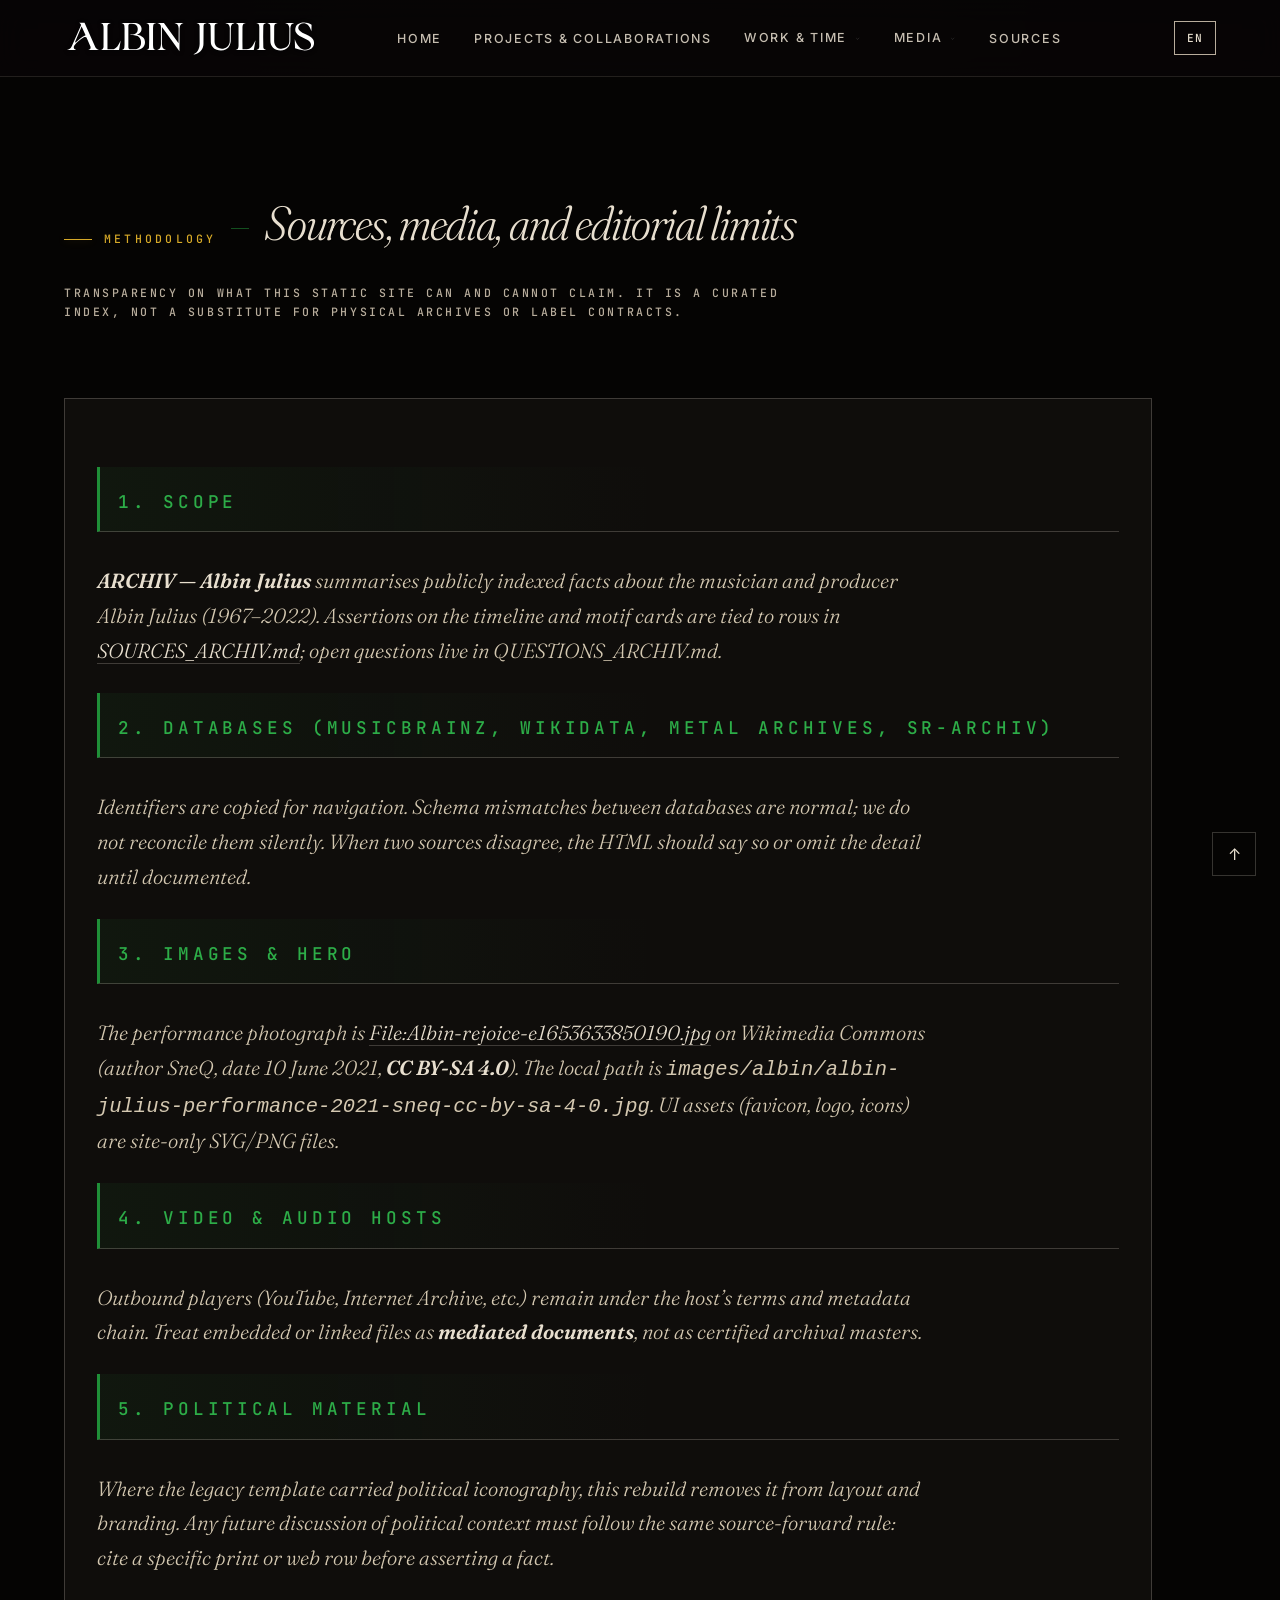
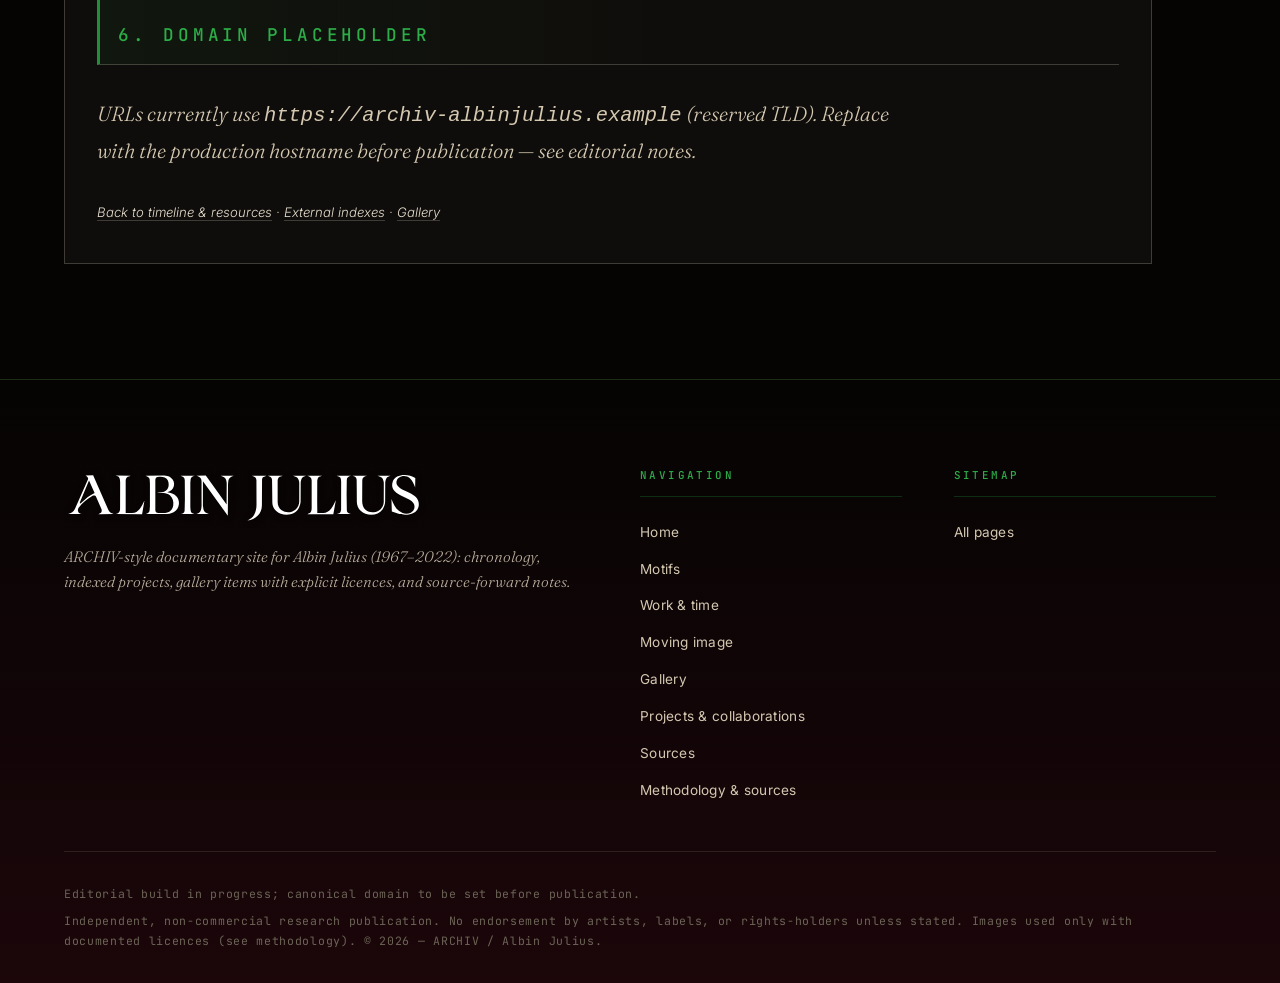
==== commit b3aee04a: "Remove unused legacy assets so the site bundle fits Cloudflare Pages. Strip Degrelle/Jünger media, f" ====
--- a/methodologie.html
+++ b/methodologie.html
@@ -188,7 +188,7 @@
           <p class="ej-intro">Identifiers are copied for navigation. Schema mismatches between databases are normal; we do not reconcile them silently. When two sources disagree, the HTML should say so or omit the detail until documented.</p>
 
           <h2 class="ej-stammbaum-lead" style="font-size:1.1rem;margin:1.5rem 0 0.75rem;">3. Images &amp; hero</h2>
-          <p class="ej-intro">The performance photograph is <a href="https://commons.wikimedia.org/wiki/File:Albin-rejoice-e1653633850190.jpg" target="_blank" rel="noopener noreferrer">File:Albin-rejoice-e1653633850190.jpg</a> on Wikimedia Commons (author SneQ, date 10 June 2021, <strong>CC BY-SA 4.0</strong>). The local path is <code>images/albin/albin-julius-performance-2021-sneq-cc-by-sa-4-0.jpg</code>. Neutral SVG motifs (favicon, grid) are site-only assets.</p>
+          <p class="ej-intro">The performance photograph is <a href="https://commons.wikimedia.org/wiki/File:Albin-rejoice-e1653633850190.jpg" target="_blank" rel="noopener noreferrer">File:Albin-rejoice-e1653633850190.jpg</a> on Wikimedia Commons (author SneQ, date 10 June 2021, <strong>CC BY-SA 4.0</strong>). The local path is <code>images/albin/albin-julius-performance-2021-sneq-cc-by-sa-4-0.jpg</code>. UI assets (favicon, logo, icons) are site-only SVG/PNG files.</p>
 
           <h2 class="ej-stammbaum-lead" style="font-size:1.1rem;margin:1.5rem 0 0.75rem;">4. Video &amp; audio hosts</h2>
           <p class="ej-intro">Outbound players (YouTube, Internet Archive, etc.) remain under the host’s terms and metadata chain. Treat embedded or linked files as <strong>mediated documents</strong>, not as certified archival masters.</p>
--- a/css/main.css
+++ b/css/main.css
@@ -3762,120 +3762,6 @@
 }
 
 
-/* === Galerie : fiches référence (image not displayed) === */
-
-.gallery-references {
-  margin-top: clamp(3rem, 6vw, 4.5rem);
-  padding-top: clamp(2rem, 4vw, 3rem);
-  border-top: 1px solid var(--rule);
-}
-
-.gallery-references-head {
-  margin-bottom: clamp(1.5rem, 3vw, 2.25rem);
-  max-width: 50rem;
-}
-
-.gallery-references-title {
-  font-family: var(--serif);
-  font-size: clamp(1.35rem, 2.4vw, 1.85rem);
-  font-weight: 400;
-  color: var(--paper);
-  margin: 0.35rem 0 0;
-  letter-spacing: -0.015em;
-}
-
-.gallery-references-intro {
-  font-family: var(--sans);
-  font-size: 0.875rem;
-  line-height: 1.65;
-  color: var(--paper-mute);
-  max-width: 46rem;
-  margin: 0.85rem 0 0;
-}
-
-.gallery-references-grid {
-  display: grid;
-  grid-template-columns: 1fr;
-  gap: 1rem;
-}
-
-@media (min-width: 720px) {
-  .gallery-references-grid {
-    grid-template-columns: repeat(2, minmax(0, 1fr));
-  }
-}
-
-@media (min-width: 1080px) {
-  .gallery-references-grid {
-    grid-template-columns: repeat(3, minmax(0, 1fr));
-  }
-}
-
-.gallery-reference {
-  position: relative;
-  padding: 1.25rem 1.4rem 1.5rem;
-  background: linear-gradient(180deg, rgba(8, 5, 7, 0.92) 0%, rgba(5, 4, 3, 0.96) 100%);
-  border: 1px dashed var(--rule-2);
-  display: flex;
-  flex-direction: column;
-  gap: 0.5rem;
-}
-
-.gallery-reference::before {
-  content: "";
-  position: absolute;
-  top: 1rem;
-  right: 1rem;
-  width: 10px;
-  height: 10px;
-  border: 1px solid var(--accent-3);
-  background: transparent;
-}
-
-.gallery-reference-label {
-  font-family: var(--mono);
-  font-size: 0.65rem;
-  letter-spacing: 0.24em;
-  text-transform: uppercase;
-  color: var(--accent-3);
-  margin: 0;
-}
-
-.gallery-reference-title {
-  font-family: var(--serif);
-  font-size: 1rem;
-  font-weight: 500;
-  color: var(--paper);
-  margin: 0;
-  letter-spacing: -0.005em;
-}
-
-.gallery-reference-note {
-  font-family: var(--sans);
-  font-size: 0.8125rem;
-  line-height: 1.6;
-  color: var(--paper-mute);
-  margin: 0;
-}
-
-.gallery-reference-note code {
-  font-family: var(--mono);
-  font-size: 0.78em;
-  color: var(--paper);
-  background: rgba(31, 143, 56, 0.08);
-  padding: 0.05em 0.25em;
-}
-
-.gallery-reference-status {
-  margin-top: 0.4rem;
-  font-family: var(--mono);
-  font-size: 0.62rem;
-  letter-spacing: 0.18em;
-  text-transform: uppercase;
-  color: var(--paper-dim);
-}
-
-
 /* === Stammbaum / Projets : fiches projets === */
 
 .ej-projects-list {
